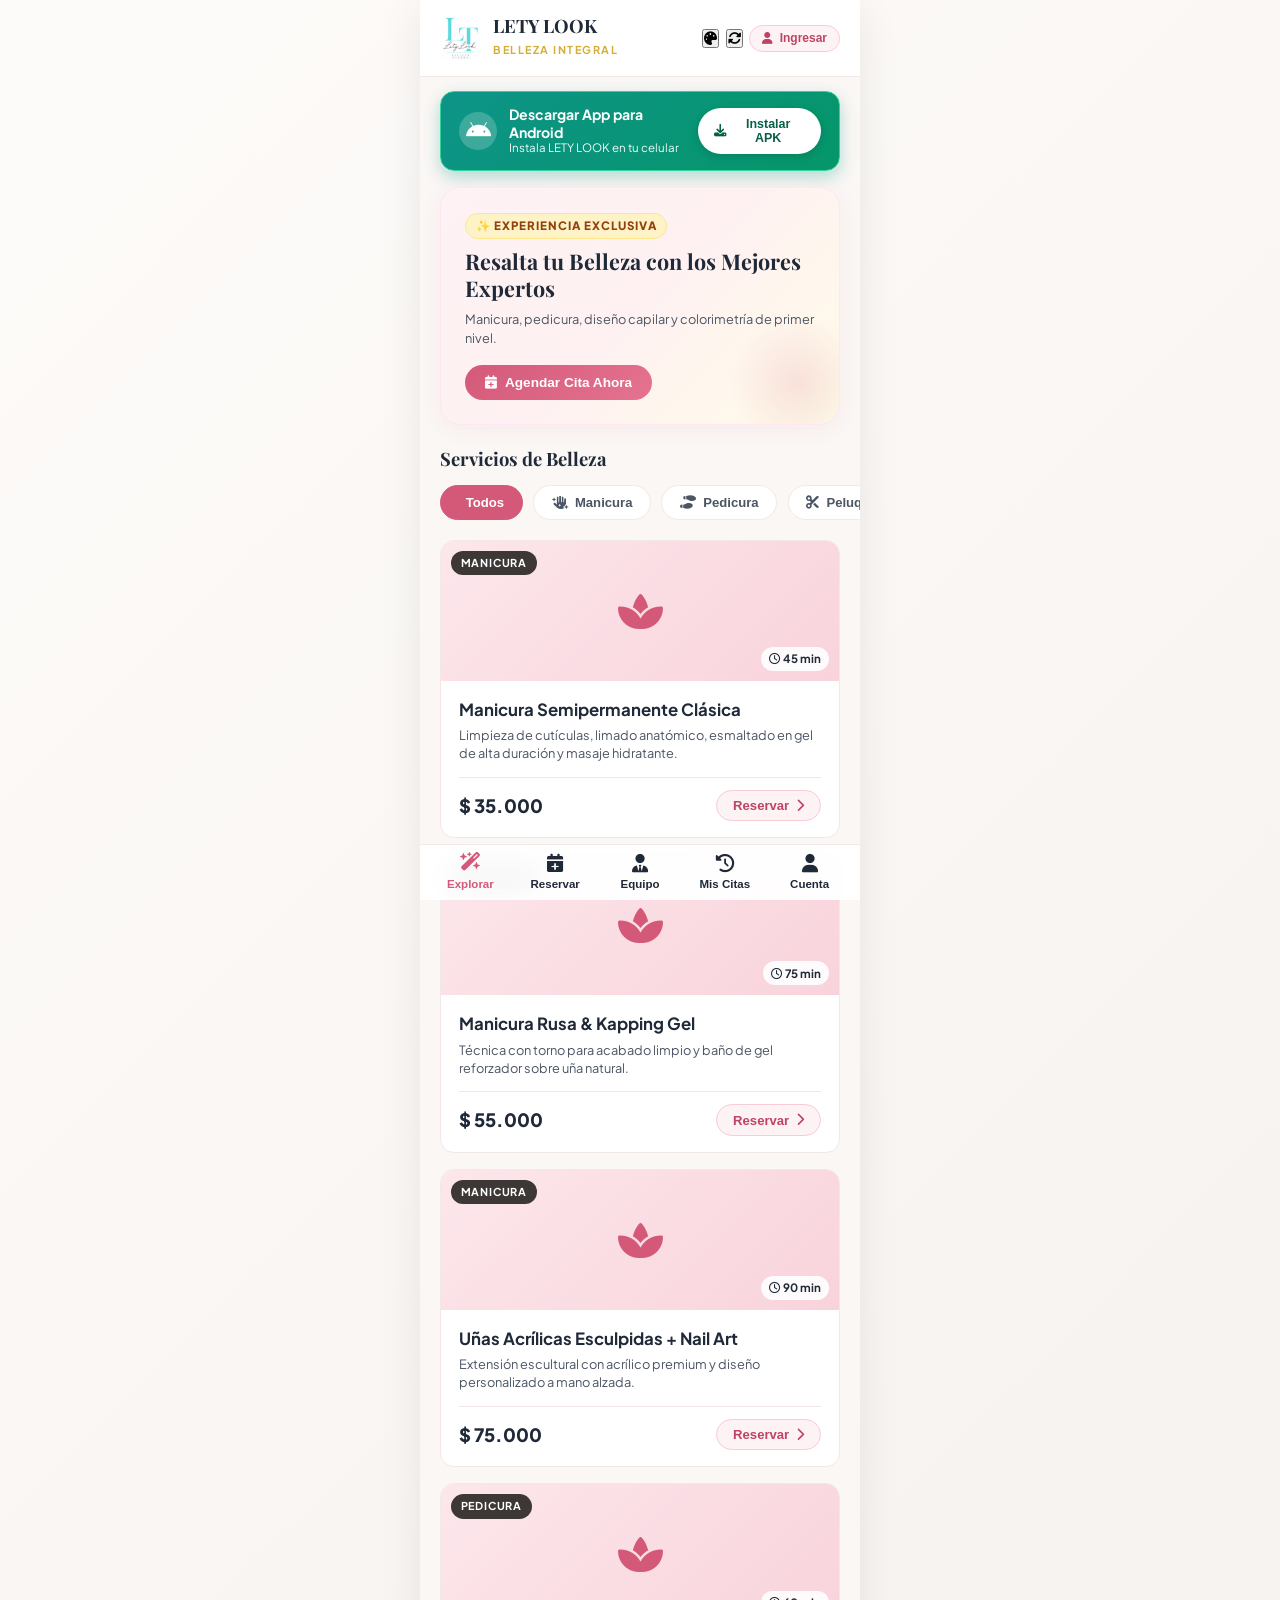
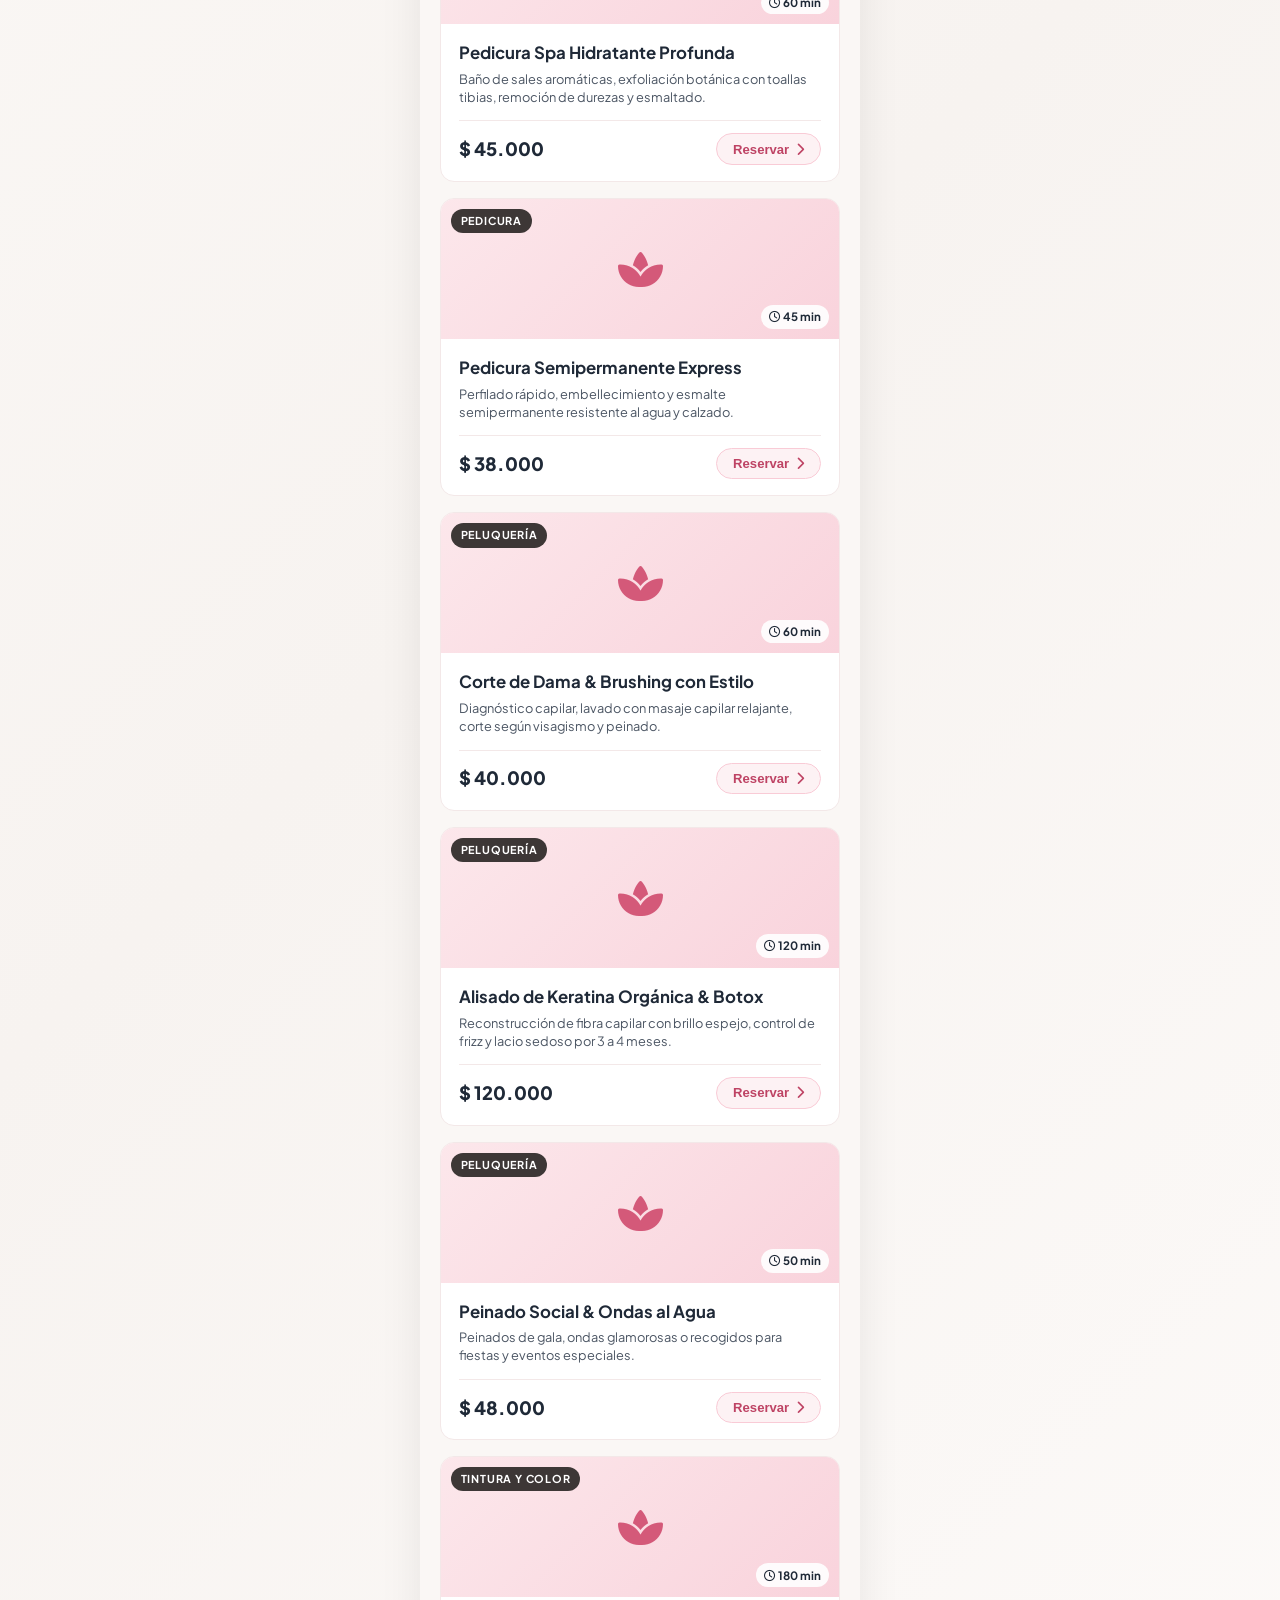
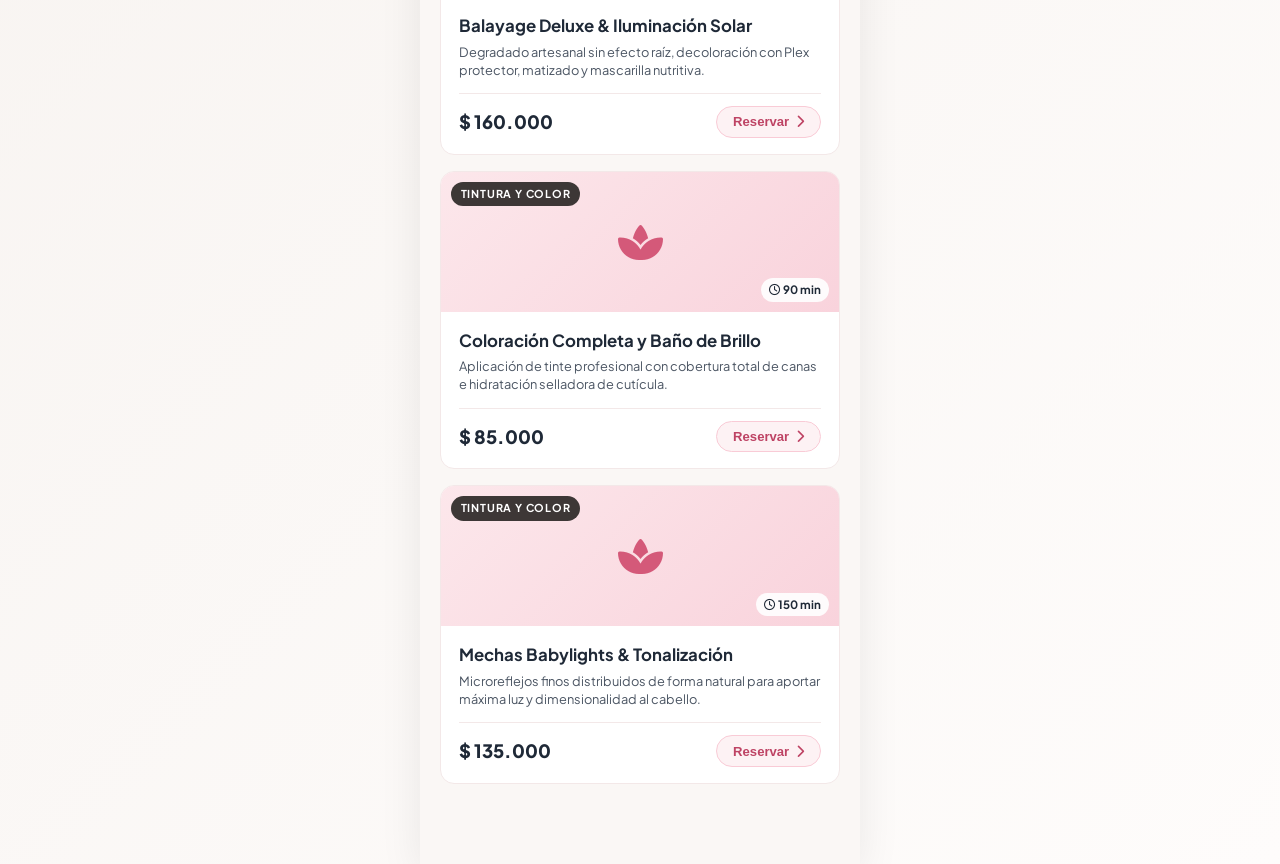
==== SPA/cliente.html @ cc2772e2 "Add files via upload" ====
<!DOCTYPE html>
<html lang="es">
<head>
    <meta charset="UTF-8">
    <meta name="viewport" content="width=device-width, initial-scale=1.0, maximum-scale=1.0, user-scalable=no">
    <title>LETY LOOK | Reserva tu Cita Online</title>
    <meta name="description" content="Agenda tu cita en LETY LOOK Spa. Especialistas en manicura rusa, pedicura spa, cortes, peinados, balayage y tinturas.">
    <meta name="theme-color" content="#d45979">
    <meta name="apple-mobile-web-app-capable" content="yes">
    <meta name="apple-mobile-web-app-status-bar-style" content="black-translucent">
    <meta name="apple-mobile-web-app-title" content="LETY LOOK">
    <link rel="icon" type="image/png" href="img/icon-192.png">
    <link rel="manifest" href="manifest.json">
    <link rel="apple-touch-icon" href="img/icon-512.png">
    
    <!-- Google Fonts -->
    <link rel="preconnect" href="https://fonts.googleapis.com">
    <link rel="preconnect" href="https://fonts.gstatic.com" crossorigin>
    <link href="https://fonts.googleapis.com/css2?family=Playfair+Display:ital,wght@0,600;0,700;1,600&family=Plus+Jakarta+Sans:wght@400;500;600;700;800&display=swap" rel="stylesheet">
    <!-- Font Awesome Icons -->
    <link rel="stylesheet" href="https://cdnjs.cloudflare.com/ajax/libs/font-awesome/6.4.0/css/all.min.css">
    <!-- Firebase SDK (Cloud Database) -->
    <script src="https://www.gstatic.com/firebasejs/9.23.0/firebase-app-compat.js"></script>
    <script src="https://www.gstatic.com/firebasejs/9.23.0/firebase-firestore-compat.js"></script>
    <script src="js/firebase-config.js?v=4.0"></script>
    <!-- Client App Stylesheet -->
    <link rel="stylesheet" href="css/client-app.css?v=7.1">
</head>
<body>
    <div class="mobile-app-container">
        <!-- Top App Bar -->
        <header class="app-header">
            <div class="header-brand">
                <img src="img/logo.png" alt="LETY LOOK Logo" style="height: 44px; width: auto; object-fit: contain; border-radius: var(--radius-sm);">
                <div class="brand-text">
                    <h1 style="font-size: 1.15rem;">LETY LOOK</h1>
                    <span>Belleza Integral</span>
                </div>
            </div>

            <div style="display:flex; align-items:center; gap:0.4rem;">
                <button id="btn-theme-switcher-client" class="header-action-btn" title="Cambiar Tema de Color" type="button">
                    <i class="fa-solid fa-palette"></i>
                </button>
                <button id="btn-force-refresh-client-app" class="header-action-btn" title="Actualizar App" type="button">
                    <i class="fa-solid fa-rotate"></i>
                </button>
                <div id="header-auth-badge">
                    <!-- Populated dynamically: User Avatar or Login Button -->
                </div>
            </div>
        </header>

        <!-- ======================================================================
             TAB 1: EXPLORE & SERVICES CATALOG
             ====================================================================== -->
        <section id="tab-explore" class="tab-content active">
            <!-- Native Android Install App Prompt Banner (Always Visible) -->
            <div id="android-install-banner" style="display:flex; margin:0.85rem 1.25rem 0.25rem; background:linear-gradient(135deg, #0d9488, #059669); color:white; border-radius:var(--radius-md); padding:0.9rem 1.15rem; align-items:center; justify-content:space-between; box-shadow:0 6px 16px rgba(13, 148, 136, 0.3); border:1px solid #34d399;">
                <div style="display:flex; align-items:center; gap:0.75rem;">
                    <div style="width:38px; height:38px; border-radius:50%; background:rgba(255,255,255,0.2); display:flex; align-items:center; justify-content:center;">
                        <i class="fa-brands fa-android" style="font-size:1.4rem; color:#fff;"></i>
                    </div>
                    <div style="font-size:0.82rem; line-height:1.25;">
                        <strong style="font-size:0.88rem;">Descargar App para Android</strong>
                        <div style="font-size:0.72rem; opacity:0.95;">Instala LETY LOOK en tu celular</div>
                    </div>
                </div>
                <button id="btn-trigger-android-install" type="button" style="background:#fff; color:#065f46; border:none; padding:0.55rem 1rem; border-radius:var(--radius-full); font-size:0.78rem; font-weight:800; cursor:pointer; box-shadow:0 2px 8px rgba(0,0,0,0.15); display:flex; align-items:center; gap:0.35rem;">
                    <i class="fa-solid fa-download"></i>
                    <span>Instalar APK</span>
                </button>
            </div>

            <!-- Hero Welcome Card -->
            <div class="client-hero-banner">
                <span class="hero-tag">✨ Experiencia Exclusiva</span>
                <h2 id="hero-greeting-title">Resalta tu Belleza con los Mejores Expertos</h2>
                <p>Manicura, pedicura, diseño capilar y colorimetría de primer nivel.</p>
                <button id="btn-hero-start-booking" class="btn-hero-book" type="button">
                    <i class="fa-solid fa-calendar-plus"></i>
                    <span>Agendar Cita Ahora</span>
                </button>
            </div>

            <!-- Categories Horizontal Selector -->
            <div class="section-title-wrap">
                <h3>Servicios de Belleza</h3>
            </div>
            <div class="category-horizontal-list" id="client-category-slider">
                <button class="cat-btn-pill active" data-cat="all"><i class="fa-solid fa-sparkles"></i> Todos</button>
                <button class="cat-btn-pill" data-cat="manicura"><i class="fa-solid fa-hand-sparkles"></i> Manicura</button>
                <button class="cat-btn-pill" data-cat="pedicura"><i class="fa-solid fa-shoe-prints"></i> Pedicura</button>
                <button class="cat-btn-pill" data-cat="peluqueria"><i class="fa-solid fa-scissors"></i> Peluquería</button>
                <button class="cat-btn-pill" data-cat="tintura"><i class="fa-solid fa-wand-magic-sparkles"></i> Tintura y Color</button>
            </div>

            <!-- Services Dynamic List -->
            <div class="services-client-list" id="client-services-list">
                <!-- Dynamically populated -->
            </div>
        </section>

        <!-- ======================================================================
             TAB 2: STEP-BY-STEP BOOKING WIZARD
             ====================================================================== -->
        <section id="tab-book" class="tab-content" style="display: none;">
            <div class="booking-wizard-container">
                <!-- Stepper Progress Header -->
                <div class="stepper-progress-bar">
                    <div class="step-circle active" id="circle-step-1">1</div>
                    <div class="step-circle" id="circle-step-2">2</div>
                    <div class="step-circle" id="circle-step-3">3</div>
                    <div class="step-circle" id="circle-step-4">4</div>
                </div>

                <!-- Step 1: Service Selection -->
                <div class="step-card active" id="wizard-step-1">
                    <h3 class="step-title">1. Elige tu Servicio</h3>
                    <p class="step-subtitle">Selecciona el tratamiento que deseas agendar hoy</p>
                    <div class="staff-selectable-list" id="wizard-services-list">
                        <!-- Populated dynamically -->
                    </div>
                </div>

                <!-- Step 2: Specialist Selection -->
                <div class="step-card" id="wizard-step-2">
                    <h3 class="step-title">2. Selecciona tu Especialista</h3>
                    <p class="step-subtitle">Profesionales disponibles para tu tratamiento</p>
                    <div class="staff-selectable-list" id="wizard-staff-list">
                        <!-- Populated dynamically -->
                    </div>
                    <div style="display:flex; gap:0.5rem; margin-top:1.25rem;">
                        <button class="btn-book-service btn-wizard-back" data-prev="1" style="flex:1; justify-content:center;">
                            <i class="fa-solid fa-arrow-left"></i> Volver
                        </button>
                    </div>
                </div>

                <!-- Step 3: Date & Time Selection -->
                <div class="step-card" id="wizard-step-3">
                    <h3 class="step-title">3. Fecha y Horario</h3>
                    <p class="step-subtitle">Elige el día y la hora que mejor se acomoden a ti</p>
                    <div class="date-slot-picker">
                        <div class="client-form-group">
                            <label for="wizard-date-input">Selecciona la Fecha:</label>
                            <input type="date" id="wizard-date-input" class="client-form-input">
                        </div>

                        <div>
                            <label style="font-size:0.82rem; font-weight:700; margin-bottom:0.5rem; display:block;">Horarios Disponibles:</label>
                            <div class="time-slots-grid" id="wizard-slots-grid">
                                <!-- Dynamic time slots -->
                            </div>
                        </div>
                    </div>
                    <div style="display:flex; gap:0.5rem; margin-top:1.25rem;">
                        <button class="btn-book-service btn-wizard-back" data-prev="2" style="flex:1; justify-content:center;">
                            <i class="fa-solid fa-arrow-left"></i> Volver
                        </button>
                    </div>
                </div>

                <!-- Step 4: Client Details & Finalize -->
                <div class="step-card" id="wizard-step-4">
                    <h3 class="step-title">4. Tus Datos de Contacto</h3>
                    <p class="step-subtitle">Para confirmar y recordarte tu turno</p>
                    <form id="wizard-confirm-form">
                        <div class="client-form-group">
                            <label for="wizard-client-name">Tu Nombre Completo *</label>
                            <input type="text" id="wizard-client-name" class="client-form-input" placeholder="Ej. Camila Morales" required>
                        </div>
                        <div class="client-form-group">
                            <label for="wizard-client-phone">Tu WhatsApp / Celular *</label>
                            <input type="tel" id="wizard-client-phone" class="client-form-input" placeholder="Ej. 310 123 4567" required>
                        </div>
                        <div class="client-form-group">
                            <label for="wizard-client-email">Correo Electrónico (Opcional)</label>
                            <input type="email" id="wizard-client-email" class="client-form-input" placeholder="correo@ejemplo.com">
                        </div>
                        <div class="client-form-group">
                            <label for="wizard-client-notes">Notas / Preferencias (Opcional)</label>
                            <input type="text" id="wizard-client-notes" class="client-form-input" placeholder="Ej. Color favorito, alergias...">
                        </div>

                        <!-- Summary preview -->
                        <div style="background:var(--bg-subtle); border-radius:var(--radius-md); padding:1rem; margin-bottom:1.25rem; font-size:0.85rem;">
                            <div style="display:flex; justify-content:space-between; margin-bottom:0.3rem;">
                                <span style="color:var(--text-secondary);">Servicio:</span>
                                <strong id="summary-service-name">--</strong>
                            </div>
                            <div style="display:flex; justify-content:space-between; margin-bottom:0.3rem;">
                                <span style="color:var(--text-secondary);">Especialista:</span>
                                <strong id="summary-staff-name">--</strong>
                            </div>
                            <div style="display:flex; justify-content:space-between; margin-bottom:0.3rem;">
                                <span style="color:var(--text-secondary);">Cita:</span>
                                <strong id="summary-datetime">--</strong>
                            </div>
                            <div style="display:flex; justify-content:space-between; border-top:1px solid var(--border-color); padding-top:0.4rem; margin-top:0.4rem;">
                                <span style="color:var(--text-secondary);">Total a Pagar:</span>
                                <strong id="summary-price" style="color:var(--primary); font-size:1rem;">--</strong>
                            </div>
                        </div>

                        <div style="display:flex; gap:0.5rem;">
                            <button type="button" class="btn-book-service btn-wizard-back" data-prev="3" style="flex:1; justify-content:center;">
                                <i class="fa-solid fa-arrow-left"></i>
                            </button>
                            <button type="submit" class="btn-hero-book" style="flex:3; justify-content:center;">
                                <span>Confirmar Reserva</span>
                                <i class="fa-solid fa-check"></i>
                            </button>
                        </div>
                    </form>
                </div>

                <!-- Step 5: Success & Digital Voucher -->
                <div class="step-card" id="wizard-step-success" style="padding:0;">
                    <div class="digital-ticket">
                        <div class="ticket-top">
                            <i class="fa-solid fa-circle-check" style="font-size:2.2rem; margin-bottom:0.4rem;"></i>
                            <h3>¡Cita Confirmada!</h3>
                            <p>Spa LETY LOOK te espera</p>
                        </div>
                        <div class="ticket-body" id="success-ticket-details">
                            <!-- Ticket details -->
                        </div>
                        <div class="ticket-actions">
                            <button id="btn-send-whatsapp-booking" class="btn-client-wa" type="button">
                                <i class="fa-brands fa-whatsapp"></i>
                                <span>Notificar al Spa (+57 3138869676)</span>
                            </button>
                            <button id="btn-send-whatsapp-staff" class="btn-client-wa" style="background:#0d9488;" type="button">
                                <i class="fa-brands fa-whatsapp"></i>
                                <span id="label-notify-staff-btn">Notificar a la Especialista</span>
                            </button>
                            <button id="btn-view-my-appointments-after-booking" class="btn-book-service" style="justify-content:center;" type="button">
                                <i class="fa-solid fa-receipt"></i> Ver en Mis Citas
                            </button>
                        </div>
                    </div>
                </div>

            </div>
        </section>

        <!-- ======================================================================
             TAB 3: SPECIALISTS DIRECTORY
             ====================================================================== -->
        <section id="tab-staff" class="tab-content" style="display: none; padding: 1.25rem;">
            <div class="section-title-wrap" style="padding:0; margin-bottom:1rem;">
                <h3>Nuestras Especialistas</h3>
            </div>
            <div class="staff-selectable-list" id="client-staff-directory">
                <!-- Dynamically populated -->
            </div>
        </section>

        <!-- ======================================================================
             TAB 4: CLIENT'S BOOKED APPOINTMENTS ("MIS CITAS")
             ====================================================================== -->
        <section id="tab-my-appointments" class="tab-content" style="display: none; padding: 1.25rem;">
            <div class="section-title-wrap" style="padding:0; margin-bottom:1rem;">
                <h3>Mis Reservas Privadas</h3>
            </div>
            <div class="client-history-list" id="client-my-appointments-list">
                <!-- Dynamically populated -->
            </div>
        </section>

        <!-- ======================================================================
             TAB 5: AUTHENTICATION & CLIENT ACCOUNT ("MI CUENTA")
             ====================================================================== -->
        <section id="tab-account" class="tab-content" style="display: none; padding: 1.25rem;">
            <!-- Not logged in: Login & Register Forms -->
            <div id="auth-unauthenticated-view">
                <div class="auth-segmented-control">
                    <button id="btn-tab-login" class="auth-tab-btn active" type="button">Iniciar Sesión</button>
                    <button id="btn-tab-register" class="auth-tab-btn" type="button">Crear Cuenta</button>
                </div>

                <div id="auth-error-box" class="auth-alert-error"></div>

                <!-- Login Form -->
                <div id="form-login-container" class="auth-card">
                    <h3 style="font-family:'Playfair Display', serif; font-size:1.3rem; margin-bottom:0.3rem;">Bienvenida de nuevo</h3>
                    <p style="font-size:0.8rem; color:var(--text-secondary); margin-bottom:1.25rem;">Accede a tu cuenta para ver tus citas y agendar al instante.</p>
                    
                    <form id="client-login-form">
                        <div class="client-form-group">
                            <label for="login-identifier">Correo o Celular</label>
                            <input type="text" id="login-identifier" class="client-form-input" placeholder="ejemplo@gmail.com o 3001234567" required>
                        </div>
                        <div class="client-form-group">
                            <label for="login-password">Contraseña</label>
                            <input type="password" id="login-password" class="client-form-input" placeholder="Tu contraseña" required>
                        </div>
                        <button type="submit" class="btn-hero-book" style="width:100%; justify-content:center; margin-top:0.5rem; padding:0.8rem;">
                            <span>Ingresar</span>
                            <i class="fa-solid fa-arrow-right-to-bracket"></i>
                        </button>
                    </form>
                </div>

                <!-- Register Form -->
                <div id="form-register-container" class="auth-card" style="display: none;">
                    <h3 style="font-family:'Playfair Display', serif; font-size:1.3rem; margin-bottom:0.3rem;">Crear mi Cuenta</h3>
                    <p style="font-size:0.8rem; color:var(--text-secondary); margin-bottom:1.25rem;">Disfruta de atención personalizada y reserva en segundos.</p>
                    
                    <form id="client-register-form">
                        <div class="client-form-group">
                            <label for="reg-name">Nombre Completo *</label>
                            <input type="text" id="reg-name" class="client-form-input" placeholder="Ej. Camila Morales" required>
                        </div>
                        <div class="client-form-group">
                            <label for="reg-phone">WhatsApp / Celular *</label>
                            <input type="tel" id="reg-phone" class="client-form-input" placeholder="Ej. 310 123 4567" required>
                        </div>
                        <div class="client-form-group">
                            <label for="reg-email">Correo Electrónico *</label>
                            <input type="email" id="reg-email" class="client-form-input" placeholder="ejemplo@gmail.com" required>
                        </div>
                        <div class="client-form-group">
                            <label for="reg-password">Contraseña *</label>
                            <input type="password" id="reg-password" class="client-form-input" placeholder="Mínimo 4 caracteres" required>
                        </div>
                        <div class="client-form-group">
                            <label for="reg-avatar-file">Foto de Perfil (Opcional)</label>
                            <div style="display:flex; align-items:center; gap:0.75rem;">
                                <img id="reg-avatar-preview" src="https://ui-avatars.com/api/?name=User&background=d45979&color=fff" alt="Preview" style="width:42px; height:42px; border-radius:50%; object-fit:cover; border:2px solid var(--primary-light);">
                                <input type="file" id="reg-avatar-file" class="client-form-input" accept="image/*" style="padding:0.4rem; font-size:0.75rem;">
                            </div>
                        </div>
                        <button type="submit" class="btn-hero-book" style="width:100%; justify-content:center; margin-top:0.5rem; padding:0.8rem;">
                            <span>Registrarme y Acceder</span>
                            <i class="fa-solid fa-user-check"></i>
                        </button>
                    </form>
                </div>
            </div>

            <!-- Logged in: Profile Card & Logout -->
            <div id="auth-authenticated-view" style="display: none;">
                <div class="profile-card">
                    <div class="avatar-upload-wrapper">
                        <img id="profile-avatar-display" src="" alt="Avatar" class="profile-avatar-large">
                        <label for="client-avatar-file-input" class="avatar-upload-btn" title="Cambiar Foto de Perfil">
                            <i class="fa-solid fa-camera"></i>
                        </label>
                        <input type="file" id="client-avatar-file-input" accept="image/*" style="display:none;">
                    </div>
                    <h3 id="profile-name-display" class="profile-name">Cliente</h3>
                    <span class="profile-badge">Cliente VIP Lety Look</span>

                    <div class="profile-info-list">
                        <div class="profile-info-row">
                            <span style="color:var(--text-secondary);"><i class="fa-regular fa-envelope"></i> Correo:</span>
                            <strong id="profile-email-display">--</strong>
                        </div>
                        <div class="profile-info-row">
                            <span style="color:var(--text-secondary);"><i class="fa-brands fa-whatsapp"></i> Celular:</span>
                            <strong id="profile-phone-display">--</strong>
                        </div>
                        <div class="profile-info-row">
                            <span style="color:var(--text-secondary);"><i class="fa-solid fa-calendar-check"></i> Total Citas:</span>
                            <strong id="profile-total-appointments">0</strong>
                        </div>
                    </div>
                </div>

                <div style="display:flex; flex-direction:column; gap:0.75rem;">
                    <button id="btn-profile-install-apk" class="btn-book-service" style="justify-content:center; padding:0.75rem; background:#0d9488; color:#fff; border-color:#0d9488;">
                        <i class="fa-brands fa-android"></i> <span>Descargar App Android (APK)</span>
                    </button>
                    <button id="btn-profile-go-to-appointments" class="btn-book-service" style="justify-content:center; padding:0.75rem;">
                        <i class="fa-solid fa-clock-rotate-left"></i> Ver Mis Citas Reservadas
                    </button>
                    <button id="btn-client-logout" class="btn-book-service" style="justify-content:center; padding:0.75rem; background:#fee2e2; border-color:#fca5a5; color:#991b1b;">
                        <i class="fa-solid fa-arrow-right-from-bracket"></i> Cerrar Sesión
                    </button>
                </div>
            </div>
        </section>

        <!-- Android APK Install Guide Modal -->
        <div id="modal-apk-instructions" class="client-modal" style="display:none; position:fixed; inset:0; background:rgba(0,0,0,0.6); z-index:9999; align-items:center; justify-content:center; padding:1.25rem;">
            <div style="background:#fff; border-radius:var(--radius-lg); padding:1.5rem; max-width:380px; width:100%; box-shadow:0 10px 30px rgba(0,0,0,0.3); text-align:center;">
                <div style="width:54px; height:54px; border-radius:50%; background:#dcfce7; color:#15803d; display:flex; align-items:center; justify-content:center; font-size:1.8rem; margin:0 auto 1rem;">
                    <i class="fa-brands fa-android"></i>
                </div>
                <h3 style="font-size:1.2rem; margin-bottom:0.5rem; color:var(--text-main);">Instalar App en Android</h3>
                <p style="font-size:0.85rem; color:var(--text-secondary); line-height:1.4; margin-bottom:1.25rem;">
                    Para instalar la app de <strong>LETY LOOK</strong> directamente en tu celular como APK:
                </p>
                <div style="text-align:left; background:var(--bg-subtle); padding:0.85rem 1rem; border-radius:var(--radius-md); font-size:0.82rem; color:var(--text-secondary); margin-bottom:1.25rem; display:flex; flex-direction:column; gap:0.5rem;">
                    <div><strong>1.</strong> Toca los <strong>3 puntos (⋮)</strong> en la esquina superior derecha de tu navegador Chrome.</div>
                    <div><strong>2.</strong> Selecciona <strong>"Instalar aplicación"</strong> o <strong>"Agregar a pantalla principal"</strong>.</div>
                    <div><strong>3.</strong> ¡Listo! Se abrirá como App nativa en tu teléfono.</div>
                </div>
                <button id="btn-close-apk-modal" type="button" class="btn-hero-book" style="width:100%; justify-content:center; padding:0.75rem;">
                    Entendido
                </button>
            </div>
        </div>

        <!-- ======================================================================
             BOTTOM APP NAVIGATION BAR
             ====================================================================== -->
        <nav class="app-bottom-nav">
            <button class="nav-tab-btn active" data-target="tab-explore">
                <i class="fa-solid fa-wand-magic-sparkles"></i>
                <span>Explorar</span>
            </button>
            <button class="nav-tab-btn" data-target="tab-book">
                <i class="fa-solid fa-calendar-plus"></i>
                <span>Reservar</span>
            </button>
            <button class="nav-tab-btn" data-target="tab-staff">
                <i class="fa-solid fa-user-tie"></i>
                <span>Equipo</span>
            </button>
            <button class="nav-tab-btn" data-target="tab-my-appointments">
                <i class="fa-solid fa-clock-rotate-left"></i>
                <span>Mis Citas</span>
            </button>
            <button class="nav-tab-btn" data-target="tab-account">
                <i class="fa-solid fa-user"></i>
                <span id="nav-account-label">Cuenta</span>
            </button>
        </nav>
    </div>

    <!-- Scripts -->
    <script src="js/data.js?v=7.0"></script>
    <script src="js/client-app.js?v=7.0"></script>
</body>
</html>
---- SPA/css/client-app.css ----
/* ==========================================================================
   LETY LOOK - Mobile Client Web App Stylesheet
   Luxury Aesthetic, Mobile-First Native Experience & Authentication
   ========================================================================== */

@import url('https://fonts.googleapis.com/css2?family=Playfair+Display:ital,wght@0,400;0,600;0,700;0,800;1,400&family=Plus+Jakarta+Sans:wght@300;400;500;600;700;800&display=swap');

:root {
    --primary: #d45979;
    --primary-dark: #be4364;
    --primary-light: #fdf2f4;
    --secondary: #d4af37;
    --secondary-dark: #b89728;
    --secondary-light: #fefce8;
    --accent: #10b981;
    --bg-main: #fcf9f9;
    --bg-card: #ffffff;
    --bg-subtle: #faf5f5;
    --text-main: #1f2937;
    --text-secondary: #4b5563;
    --text-muted: #9ca3af;
    --border-color: #f3e8e8;
    --gold: #d4af37;
    --radius-sm: 8px;
    --radius-md: 14px;
    --radius-lg: 20px;
    --radius-full: 9999px;
    --transition: all 0.25s cubic-bezier(0.16, 1, 0.3, 1);
}

/* 🎃 Halloween Spooky Theme for Client App */
[data-theme="halloween"] {
    --primary: #ff7518;
    --primary-dark: #e65c00;
    --primary-light: #2b1836;
    --secondary: #a855f7;
    --secondary-dark: #9333ea;
    --secondary-light: #3b1d54;
    --accent: #22c55e;
    --bg-main: #0d0914;
    --bg-card: #1c152b;
    --bg-subtle: #241b37;
    --text-main: #fdf4ff;
    --text-secondary: #d8b4e2;
    --text-muted: #9d8ba9;
    --border-color: #38294f;
    --gold: #fbbf24;
}

[data-theme="halloween"] body {
    background: linear-gradient(rgba(13, 9, 20, 0.65), rgba(13, 9, 20, 0.75)), url('../img/halloween-bg.jpg') center center / cover no-repeat fixed #09060f;
    color: var(--text-main);
}

[data-theme="halloween"] .mobile-app-container {
    background-color: rgba(13, 9, 20, 0.88);
    backdrop-filter: blur(14px);
    -webkit-backdrop-filter: blur(14px);
    box-shadow: 0 10px 40px rgba(0, 0, 0, 0.75);
    border-left: 1px solid rgba(168, 85, 247, 0.2);
    border-right: 1px solid rgba(168, 85, 247, 0.2);
}

[data-theme="halloween"] .app-header {
    background: rgba(22, 16, 34, 0.92);
    backdrop-filter: blur(14px);
    -webkit-backdrop-filter: blur(14px);
    border-bottom-color: var(--border-color);
}

[data-theme="halloween"] .brand-text h1 {
    color: var(--text-main);
}

[data-theme="halloween"] .client-hero-banner {
    background: linear-gradient(135deg, #2b1836 0%, #1e1327 50%, #371842 100%);
    border-color: #552766;
    box-shadow: 0 6px 25px rgba(255, 117, 24, 0.15);
}

[data-theme="halloween"] .client-hero-banner h2 {
    color: #fdf4ff;
}

[data-theme="halloween"] .client-hero-banner p {
    color: #d8b4e2;
}

[data-theme="halloween"] .hero-tag {
    background: #ff7518;
    color: #0d0914;
    border-color: #ff9142;
}

[data-theme="halloween"] .service-card,
[data-theme="halloween"] .step-card,
[data-theme="halloween"] .client-history-card,
[data-theme="halloween"] .staff-select-card {
    background: var(--bg-card);
    border-color: var(--border-color);
}

[data-theme="halloween"] .staff-select-card.selected {
    border-color: var(--primary);
    background: var(--primary-light);
}

[data-theme="halloween"] .app-bottom-nav {
    background: rgba(22, 16, 34, 0.95);
    border-top-color: var(--border-color);
}

[data-theme="halloween"] .nav-tab-btn {
    color: var(--text-muted);
}

[data-theme="halloween"] .nav-tab-btn.active {
    color: var(--primary);
}

[data-theme="halloween"] .btn-hero-book,
[data-theme="halloween"] .btn-primary {
    background: linear-gradient(135deg, #ff7518, #9333ea);
    box-shadow: 0 4px 15px rgba(255, 117, 24, 0.35);
}

[data-theme="halloween"] .header-action-btn {
    background: var(--bg-subtle);
    border-color: var(--border-color);
    color: var(--primary);
}

[data-theme="halloween"] input,
[data-theme="halloween"] select,
[data-theme="halloween"] textarea {
    background: #110b1a;
    border-color: var(--border-color);
    color: var(--text-main);
}

* {
    box-sizing: border-box;
    margin: 0;
    padding: 0;
    -webkit-tap-highlight-color: transparent;
}

body {
    font-family: 'Plus Jakarta Sans', sans-serif;
    background: linear-gradient(135deg, #fdfbf9 0%, #f7f3f0 50%, #fefcfb 100%);
    background-color: #f7f3f0;
    color: var(--text-main, #1f2937);
    line-height: 1.5;
    display: flex;
    justify-content: center;
    min-height: 100vh;
}

/* Phone Container Frame */
.mobile-app-container {
    width: 100%;
    max-width: 440px;
    background-color: #faf7f5;
    min-height: 100vh;
    display: flex;
    flex-direction: column;
    position: relative;
    box-shadow: 0 10px 40px rgba(0, 0, 0, 0.08);
    overflow-x: hidden;
    padding-bottom: 80px; /* Space for bottom nav */
}

/* App Header */
.app-header {
    background: #ffffff;
    padding: 1rem 1.25rem;
    position: sticky;
    top: 0;
    z-index: 100;
    border-bottom: 1px solid var(--border-color);
    display: flex;
    align-items: center;
    justify-content: space-between;
}

.header-brand {
    display: flex;
    align-items: center;
    gap: 0.75rem;
}

.brand-badge {
    width: 38px;
    height: 38px;
    background: linear-gradient(135deg, var(--primary), #e57390);
    color: white;
    border-radius: var(--radius-sm);
    display: flex;
    align-items: center;
    justify-content: center;
    font-size: 1.1rem;
    box-shadow: var(--shadow-fab);
}

.brand-text h1 {
    font-family: 'Playfair Display', serif;
    font-size: 1.2rem;
    font-weight: 700;
    color: var(--text-primary);
    line-height: 1.1;
}

.brand-text span {
    font-size: 0.68rem;
    color: var(--gold);
    font-weight: 700;
    letter-spacing: 1.5px;
    text-transform: uppercase;
}

.header-user-profile-btn {
    display: flex;
    align-items: center;
    gap: 0.5rem;
    background: var(--bg-subtle);
    border: 1px solid var(--border-color);
    padding: 0.35rem 0.65rem 0.35rem 0.4rem;
    border-radius: var(--radius-full);
    cursor: pointer;
    transition: var(--transition);
}

.header-user-avatar {
    width: 28px;
    height: 28px;
    border-radius: var(--radius-full);
    object-fit: cover;
}

.header-user-name {
    font-size: 0.75rem;
    font-weight: 700;
    color: var(--text-primary);
    max-width: 90px;
    white-space: nowrap;
    overflow: hidden;
    text-overflow: ellipsis;
}

/* Hero Banner (Luminous Light Luxury) */
.client-hero-banner {
    background: linear-gradient(135deg, #fdf2f4 0%, #fff1f2 50%, #fefce8 100%);
    color: var(--text-main, #1f2937);
    margin: 1rem 1.25rem;
    padding: 1.5rem;
    border-radius: var(--radius-lg);
    position: relative;
    overflow: hidden;
    box-shadow: 0 4px 20px rgba(212, 89, 121, 0.08);
    border: 1px solid #fce7f3;
}

.client-hero-banner::after {
    content: '';
    position: absolute;
    right: -30px;
    bottom: -30px;
    width: 140px;
    height: 140px;
    border-radius: 50%;
    background: radial-gradient(circle, rgba(212, 89, 121, 0.15) 0%, rgba(212, 89, 121, 0) 70%);
}

.hero-tag {
    display: inline-block;
    background: #fef3c7;
    color: #92400e;
    border: 1px solid #fde68a;
    font-size: 0.72rem;
    font-weight: 800;
    padding: 0.2rem 0.6rem;
    border-radius: var(--radius-full);
    text-transform: uppercase;
    letter-spacing: 1px;
    margin-bottom: 0.6rem;
}

.client-hero-banner h2 {
    font-family: 'Playfair Display', serif;
    font-size: 1.35rem;
    line-height: 1.25;
    margin-bottom: 0.5rem;
    color: #1f2937;
}

.client-hero-banner p {
    font-size: 0.8rem;
    color: #4b5563;
    margin-bottom: 1rem;
}

.btn-hero-book {
    background: linear-gradient(135deg, var(--primary), #e57390);
    color: white;
    border: none;
    padding: 0.65rem 1.25rem;
    border-radius: var(--radius-full);
    font-size: 0.85rem;
    font-weight: 700;
    display: inline-flex;
    align-items: center;
    gap: 0.5rem;
    box-shadow: var(--shadow-fab);
    cursor: pointer;
    transition: var(--transition);
}

.btn-hero-book:hover {
    transform: translateY(-2px);
}

/* Category Slider */
.section-title-wrap {
    display: flex;
    justify-content: space-between;
    align-items: baseline;
    padding: 0 1.25rem;
    margin-top: 1.25rem;
    margin-bottom: 0.75rem;
}

.section-title-wrap h3 {
    font-family: 'Playfair Display', serif;
    font-size: 1.15rem;
    font-weight: 700;
}

.category-horizontal-list {
    display: flex;
    gap: 0.65rem;
    padding: 0 1.25rem;
    overflow-x: auto;
    scrollbar-width: none;
    margin-bottom: 1.25rem;
}

.category-horizontal-list::-webkit-scrollbar {
    display: none;
}

.cat-btn-pill {
    flex: 0 0 auto;
    padding: 0.55rem 1.1rem;
    background: var(--bg-card);
    border: 1px solid var(--border-color);
    border-radius: var(--radius-full);
    font-size: 0.82rem;
    font-weight: 600;
    color: var(--text-secondary);
    display: flex;
    align-items: center;
    gap: 0.45rem;
    cursor: pointer;
    transition: var(--transition);
}

.cat-btn-pill.active {
    background: var(--primary);
    border-color: var(--primary);
    color: white;
    box-shadow: var(--shadow-fab);
}

/* Client Service Cards */
.services-client-list {
    display: flex;
    flex-direction: column;
    gap: 1rem;
    padding: 0 1.25rem;
}

.client-srv-card {
    background: var(--bg-card);
    border: 1px solid var(--border-color);
    border-radius: var(--radius-md);
    overflow: hidden;
    box-shadow: var(--shadow-soft);
    display: flex;
    flex-direction: column;
    transition: var(--transition);
}

.client-srv-card:active {
    transform: scale(0.98);
}

.client-srv-img-wrap {
    height: 140px;
    width: 100%;
    position: relative;
    background: var(--bg-subtle);
}

.client-srv-img-wrap img {
    width: 100%;
    height: 100%;
    object-fit: cover;
}

.client-srv-category-tag {
    position: absolute;
    top: 10px;
    left: 10px;
    background: rgba(28, 25, 23, 0.85);
    backdrop-filter: blur(4px);
    color: #fff;
    font-size: 0.68rem;
    font-weight: 700;
    text-transform: uppercase;
    letter-spacing: 0.8px;
    padding: 0.25rem 0.6rem;
    border-radius: var(--radius-full);
}

.client-srv-duration-tag {
    position: absolute;
    bottom: 10px;
    right: 10px;
    background: rgba(255, 255, 255, 0.9);
    color: var(--text-primary);
    font-size: 0.72rem;
    font-weight: 700;
    padding: 0.2rem 0.5rem;
    border-radius: var(--radius-full);
}

.client-srv-content {
    padding: 1rem 1.15rem;
    display: flex;
    flex-direction: column;
}

.client-srv-title {
    font-size: 1.05rem;
    font-weight: 700;
    margin-bottom: 0.35rem;
}

.client-srv-desc {
    font-size: 0.8rem;
    color: var(--text-secondary);
    margin-bottom: 0.85rem;
    line-height: 1.4;
}

.client-srv-footer {
    display: flex;
    align-items: center;
    justify-content: space-between;
    padding-top: 0.75rem;
    border-top: 1px solid var(--border-color);
}

.client-srv-price {
    font-size: 1.15rem;
    font-weight: 800;
    color: var(--text-primary);
}

.btn-book-service {
    background: var(--primary-light);
    color: var(--primary-dark);
    border: 1px solid #f9cbd6;
    padding: 0.45rem 1rem;
    border-radius: var(--radius-full);
    font-size: 0.82rem;
    font-weight: 700;
    cursor: pointer;
    transition: var(--transition);
    display: flex;
    align-items: center;
    gap: 0.4rem;
}

.btn-book-service:hover {
    background: var(--primary);
    color: white;
    border-color: var(--primary);
}

/* ==========================================================================
   AUTHENTICATION & PROFILE STYLES
   ========================================================================== */
.auth-segmented-control {
    display: flex;
    background: var(--bg-subtle);
    padding: 0.3rem;
    border-radius: var(--radius-full);
    margin-bottom: 1.5rem;
    border: 1px solid var(--border-color);
}

.auth-tab-btn {
    flex: 1;
    padding: 0.6rem;
    border-radius: var(--radius-full);
    background: transparent;
    border: none;
    font-size: 0.88rem;
    font-weight: 700;
    color: var(--text-secondary);
    cursor: pointer;
    transition: var(--transition);
}

.auth-tab-btn.active {
    background: var(--primary);
    color: white;
    box-shadow: var(--shadow-fab);
}

.auth-card {
    background: var(--bg-card);
    border-radius: var(--radius-lg);
    border: 1px solid var(--border-color);
    padding: 1.75rem 1.5rem;
    box-shadow: var(--shadow-card);
}

.auth-alert-error {
    background: #fef2f2;
    color: #991b1b;
    border: 1px solid #fecaca;
    padding: 0.75rem 1rem;
    border-radius: var(--radius-sm);
    font-size: 0.82rem;
    margin-bottom: 1.25rem;
    display: none;
}

.profile-card {
    background: var(--bg-card);
    border-radius: var(--radius-lg);
    border: 1px solid var(--border-color);
    padding: 1.75rem 1.5rem;
    box-shadow: var(--shadow-card);
    text-align: center;
    margin-bottom: 1.25rem;
}

.profile-avatar-large {
    width: 80px;
    height: 80px;
    border-radius: var(--radius-full);
    object-fit: cover;
    border: 3px solid var(--primary-light);
    box-shadow: var(--shadow-soft);
    margin: 0 auto 0.75rem;
}

.profile-name {
    font-family: 'Playfair Display', serif;
    font-size: 1.35rem;
    font-weight: 700;
}

.profile-badge {
    display: inline-block;
    background: var(--gold-light);
    color: var(--gold);
    border: 1px solid #fae8b6;
    padding: 0.2rem 0.75rem;
    border-radius: var(--radius-full);
    font-size: 0.72rem;
    font-weight: 700;
    text-transform: uppercase;
    letter-spacing: 0.5px;
    margin-top: 0.3rem;
}

.profile-info-list {
    display: flex;
    flex-direction: column;
    gap: 0.75rem;
    text-align: left;
    margin-top: 1.5rem;
    padding-top: 1.25rem;
    border-top: 1px solid var(--border-color);
    font-size: 0.85rem;
}

.profile-info-row {
    display: flex;
    justify-content: space-between;
}

/* ==========================================================================
   BOOKING STEPPER / WIZARD IN CLIENT APP
   ========================================================================== */
.booking-wizard-container {
    padding: 1.25rem;
}

.stepper-progress-bar {
    display: flex;
    align-items: center;
    justify-content: space-between;
    margin-bottom: 1.5rem;
    position: relative;
}

.step-circle {
    width: 32px;
    height: 32px;
    border-radius: var(--radius-full);
    background: var(--bg-card);
    border: 2px solid var(--border-color);
    display: flex;
    align-items: center;
    justify-content: center;
    font-size: 0.82rem;
    font-weight: 700;
    color: var(--text-light);
    z-index: 2;
}

.step-circle.active {
    background: var(--primary);
    border-color: var(--primary);
    color: white;
    box-shadow: var(--shadow-fab);
}

.step-circle.completed {
    background: var(--emerald);
    border-color: var(--emerald);
    color: white;
}

.step-card {
    background: var(--bg-card);
    border-radius: var(--radius-lg);
    border: 1px solid var(--border-color);
    padding: 1.5rem;
    box-shadow: var(--shadow-card);
    display: none;
    animation: fadeInStep 0.25s ease;
}

.step-card.active {
    display: block;
}

@keyframes fadeInStep {
    from { opacity: 0; transform: translateY(6px); }
    to { opacity: 1; transform: translateY(0); }
}

.step-title {
    font-family: 'Playfair Display', serif;
    font-size: 1.25rem;
    font-weight: 700;
    margin-bottom: 0.25rem;
}

.step-subtitle {
    font-size: 0.8rem;
    color: var(--text-secondary);
    margin-bottom: 1.25rem;
}

/* Staff selection cards */
.staff-selectable-list {
    display: flex;
    flex-direction: column;
    gap: 0.75rem;
}

.staff-select-card {
    border: 2px solid var(--border-color);
    border-radius: var(--radius-md);
    padding: 0.85rem 1rem;
    display: flex;
    align-items: center;
    gap: 0.85rem;
    cursor: pointer;
    transition: var(--transition);
}

.staff-select-card.selected {
    border-color: var(--primary);
    background: var(--primary-light);
}

.staff-select-avatar {
    width: 46px;
    height: 46px;
    border-radius: var(--radius-full);
    object-fit: cover;
}

.staff-select-info h4 {
    font-size: 0.92rem;
    font-weight: 700;
}

.staff-select-info p {
    font-size: 0.75rem;
    color: var(--gold);
    font-weight: 600;
}

/* Date & Time Slot Grid */
.date-slot-picker {
    display: flex;
    flex-direction: column;
    gap: 1.25rem;
}

.time-slots-grid {
    display: grid;
    grid-template-columns: repeat(3, 1fr);
    gap: 0.6rem;
    max-height: 220px;
    overflow-y: auto;
}

.client-slot-btn {
    padding: 0.65rem 0.4rem;
    background: var(--bg-subtle);
    border: 1px solid var(--border-color);
    border-radius: var(--radius-sm);
    font-size: 0.82rem;
    font-weight: 700;
    text-align: center;
    cursor: pointer;
    transition: var(--transition);
}

.client-slot-btn:hover:not(:disabled) {
    background: #fff;
    border-color: var(--primary);
    color: var(--primary);
}

.client-slot-btn.selected {
    background: var(--primary);
    border-color: var(--primary);
    color: white;
    box-shadow: var(--shadow-fab);
}

.client-slot-btn:disabled {
    opacity: 0.35;
    cursor: not-allowed;
    background: #e2deda;
    text-decoration: line-through;
}

/* Client Input Form */
.client-form-group {
    display: flex;
    flex-direction: column;
    gap: 0.4rem;
    margin-bottom: 1rem;
}

.client-form-group label {
    font-size: 0.82rem;
    font-weight: 700;
    color: var(--text-primary);
}

.client-form-input {
    width: 100%;
    padding: 0.8rem 1rem;
    border-radius: var(--radius-md);
    border: 1px solid var(--border-color);
    background: var(--bg-app);
    font-size: 0.9rem;
    color: var(--text-primary);
    font-family: inherit;
}

.client-form-input:focus {
    background: #fff;
    border-color: var(--primary);
    outline: none;
    box-shadow: 0 0 0 3px rgba(212, 89, 121, 0.12);
}

/* Digital Voucher / Ticket */
.digital-ticket {
    background: #ffffff;
    border-radius: var(--radius-lg);
    border: 1px solid var(--border-color);
    box-shadow: var(--shadow-card);
    overflow: hidden;
    margin-top: 1rem;
    position: relative;
}

.ticket-top {
    background: linear-gradient(135deg, var(--primary), #d84b70);
    color: white;
    padding: 1.5rem 1.25rem;
    text-align: center;
}

.ticket-top h3 {
    font-family: 'Playfair Display', serif;
    font-size: 1.4rem;
    margin-bottom: 0.2rem;
}

.ticket-top p {
    font-size: 0.78rem;
    letter-spacing: 1px;
    text-transform: uppercase;
    color: #fde8ed;
}

.ticket-body {
    padding: 1.5rem 1.25rem;
    display: flex;
    flex-direction: column;
    gap: 0.85rem;
    font-size: 0.88rem;
}

.ticket-row {
    display: flex;
    justify-content: space-between;
    border-bottom: 1px dashed var(--border-color);
    padding-bottom: 0.5rem;
}

.ticket-label {
    color: var(--text-secondary);
}

.ticket-val {
    font-weight: 700;
    text-align: right;
}

.ticket-actions {
    padding: 1.25rem;
    background: var(--bg-subtle);
    display: flex;
    flex-direction: column;
    gap: 0.75rem;
}

.btn-client-wa {
    background: #25d366;
    color: white;
    border: none;
    padding: 0.85rem;
    border-radius: var(--radius-md);
    font-weight: 700;
    font-size: 0.95rem;
    display: flex;
    align-items: center;
    justify-content: center;
    gap: 0.5rem;
    cursor: pointer;
    box-shadow: 0 6px 18px rgba(37, 211, 102, 0.35);
    transition: var(--transition);
}

.btn-client-wa:hover {
    background: #1eb857;
    transform: translateY(-2px);
}

/* ==========================================================================
   MIS CITAS SECTION (CLIENT HISTORY)
   ========================================================================== */
.client-history-list {
    display: flex;
    flex-direction: column;
    gap: 1rem;
    padding: 0 1.25rem;
}

.client-history-card {
    background: var(--bg-card);
    border: 1px solid var(--border-color);
    border-radius: var(--radius-md);
    padding: 1.25rem;
    box-shadow: var(--shadow-soft);
    display: flex;
    flex-direction: column;
    gap: 0.6rem;
}

.history-card-header {
    display: flex;
    justify-content: space-between;
    align-items: center;
}

.history-status-badge {
    font-size: 0.72rem;
    font-weight: 700;
    text-transform: uppercase;
    padding: 0.2rem 0.6rem;
    border-radius: var(--radius-full);
}

/* ==========================================================================
   BOTTOM APP NAVIGATION BAR
   ========================================================================== */
.app-bottom-nav {
    position: fixed;
    bottom: 0;
    left: 50%;
    transform: translateX(-50%);
    width: 100%;
    max-width: 440px;
    background: rgba(255, 255, 255, 0.95);
    backdrop-filter: blur(12px);
    -webkit-backdrop-filter: blur(12px);
    border-top: 1px solid var(--border-color);
    display: flex;
    justify-content: space-around;
    padding: 0.65rem 0.5rem;
    z-index: 999;
}

.nav-tab-btn {
    background: none;
    border: none;
    display: flex;
    flex-direction: column;
    align-items: center;
    gap: 0.25rem;
    color: var(--text-light);
    font-size: 0.72rem;
    font-weight: 600;
    cursor: pointer;
    flex: 1;
    transition: var(--transition);
}

.nav-tab-btn i {
    font-size: 1.15rem;
}

.nav-tab-btn.active {
    color: var(--primary);
}

.nav-tab-btn.active i {
    transform: translateY(-2px);
}
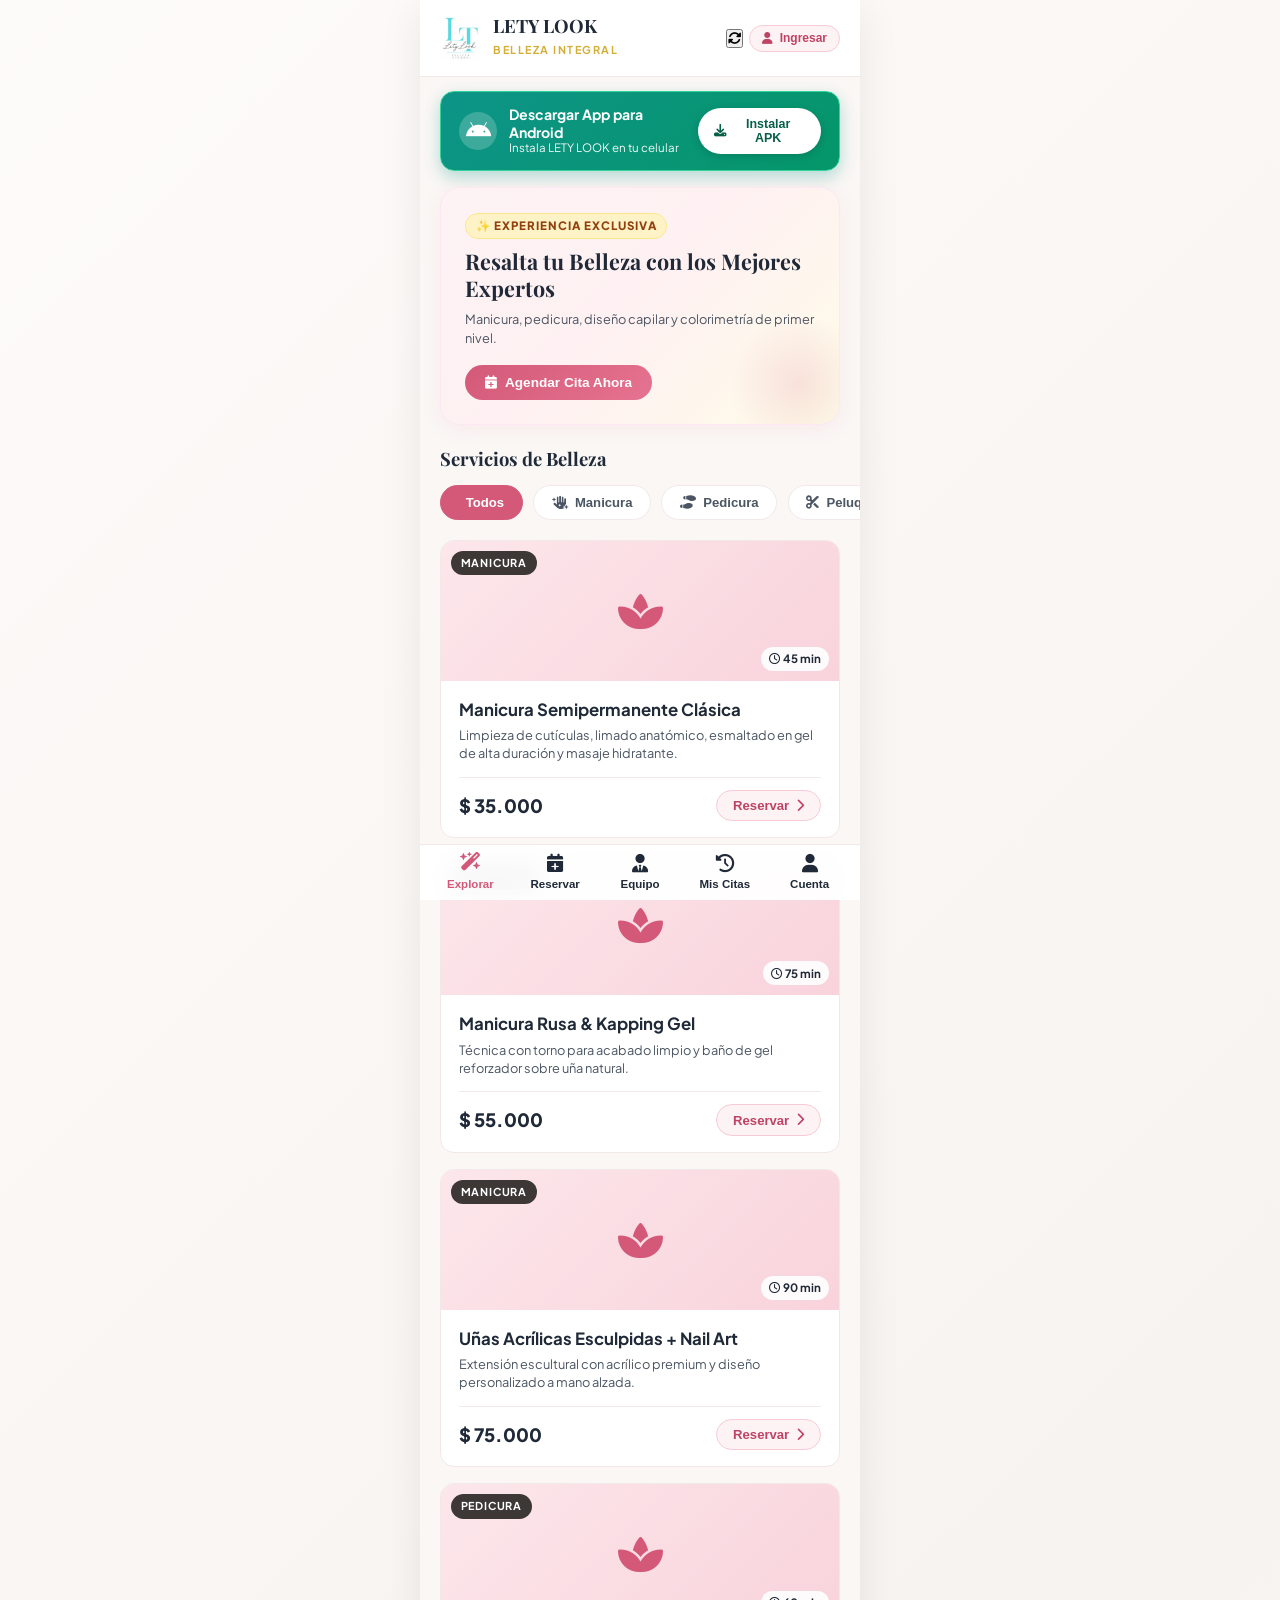
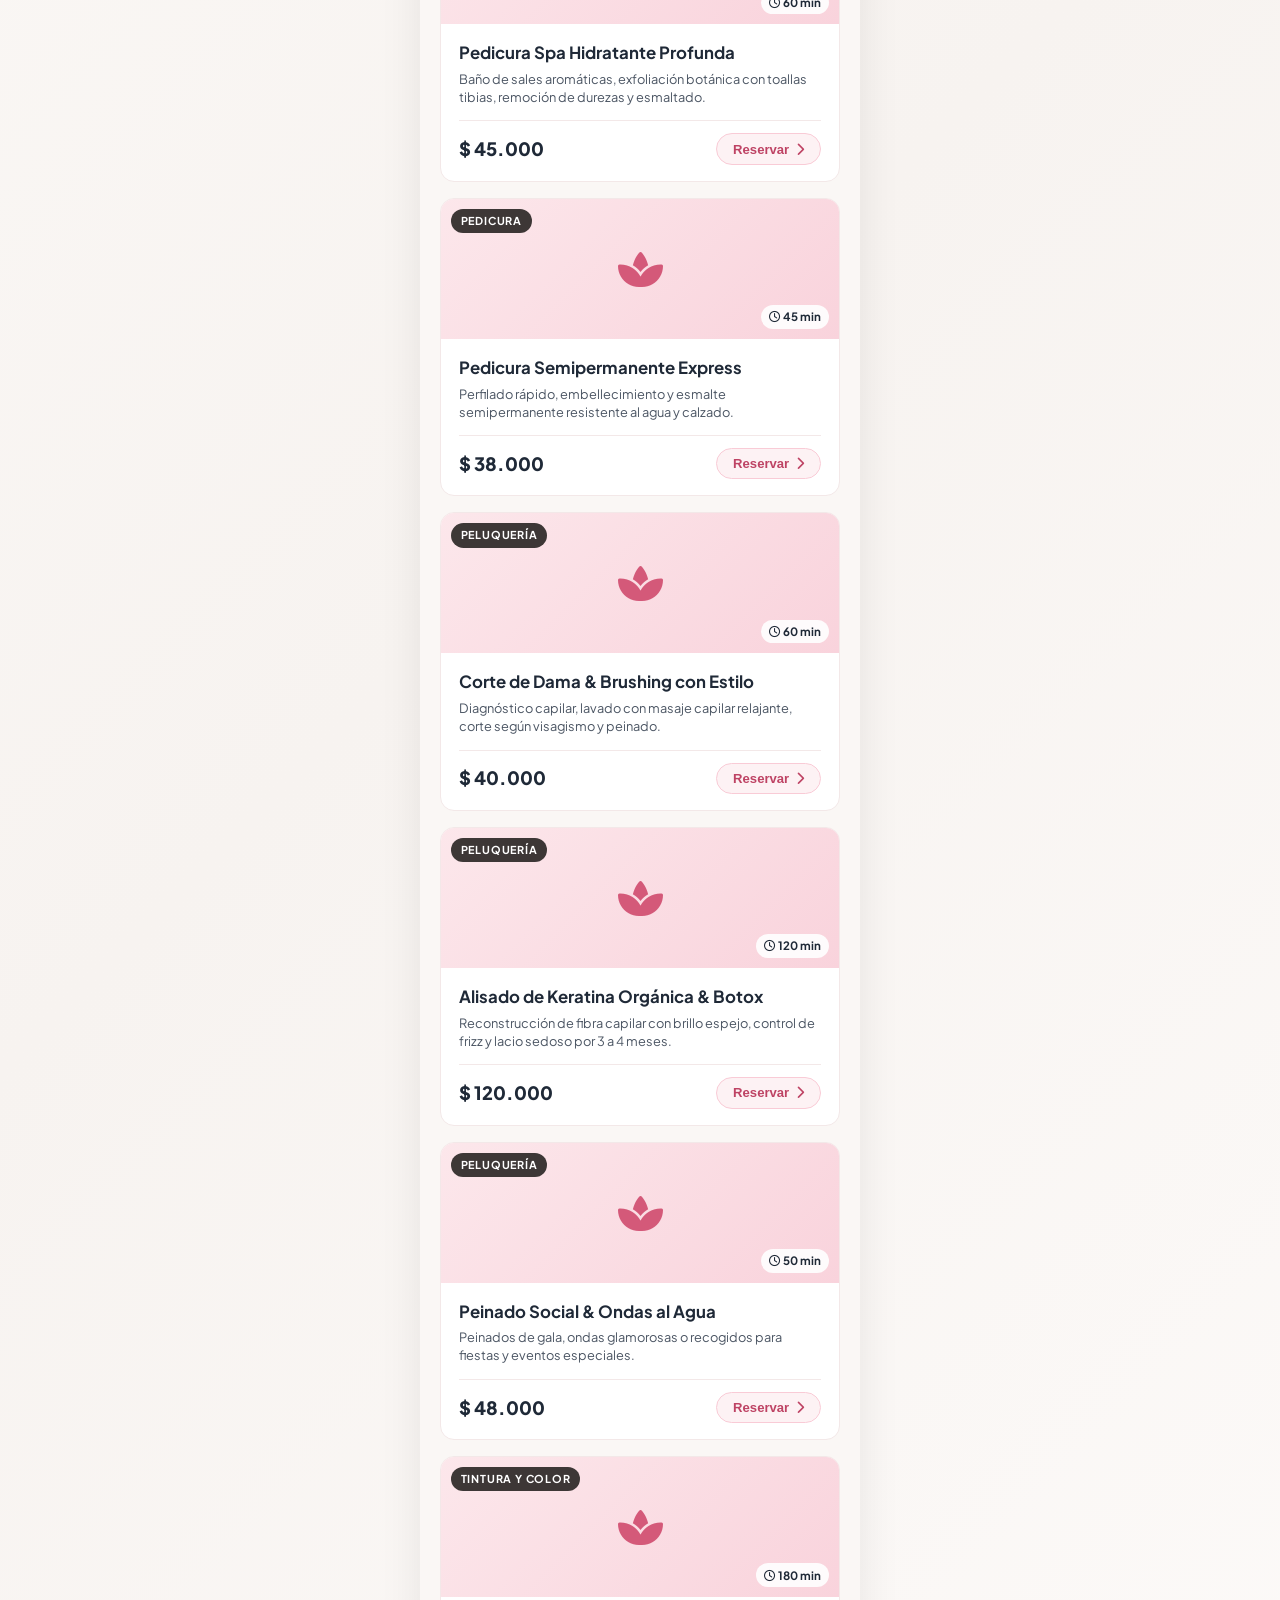
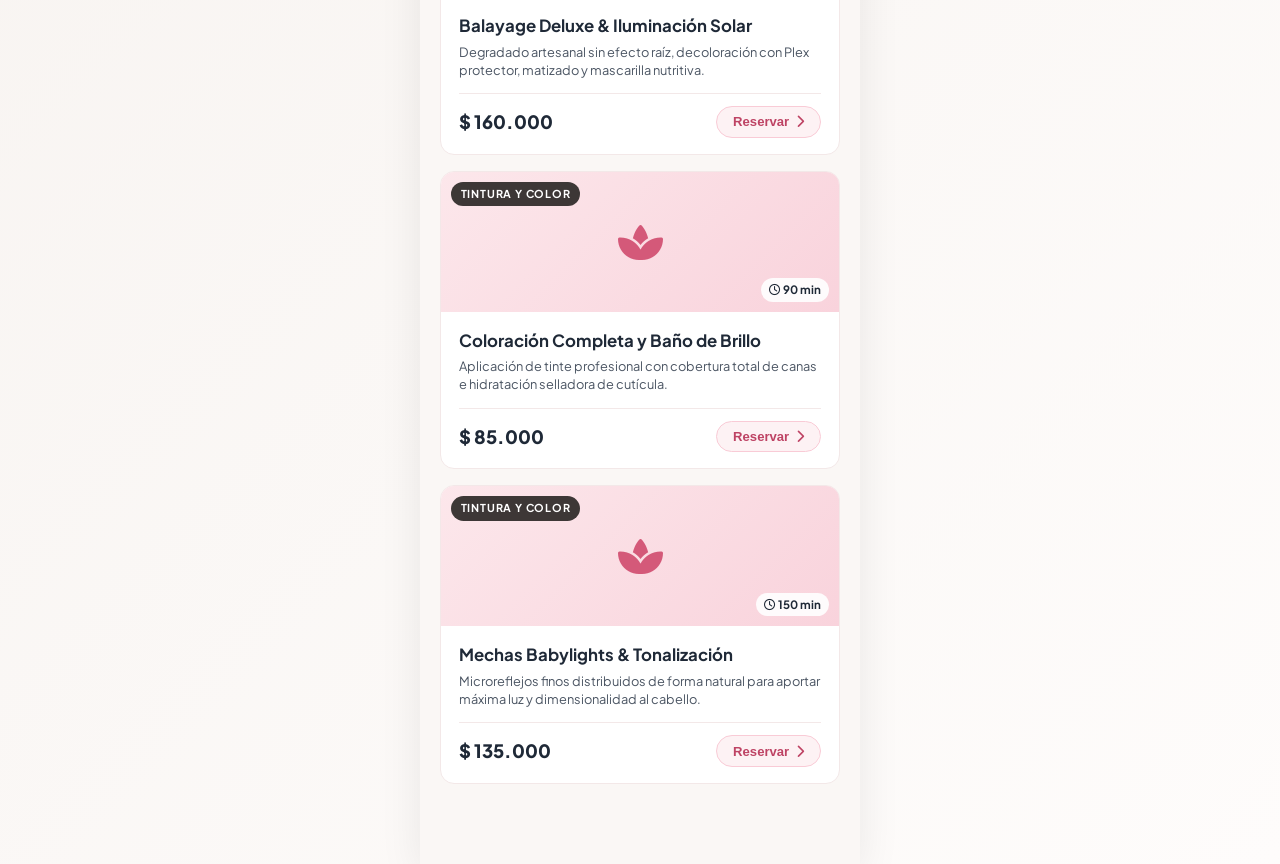
==== commit 5c698f78: "Add files via upload" ====
--- a/SPA/cliente.html
+++ b/SPA/cliente.html
@@ -39,9 +39,6 @@
             </div>
 
             <div style="display:flex; align-items:center; gap:0.4rem;">
-                <button id="btn-theme-switcher-client" class="header-action-btn" title="Cambiar Tema de Color" type="button">
-                    <i class="fa-solid fa-palette"></i>
-                </button>
                 <button id="btn-force-refresh-client-app" class="header-action-btn" title="Actualizar App" type="button">
                     <i class="fa-solid fa-rotate"></i>
                 </button>
@@ -433,6 +430,6 @@
 
     <!-- Scripts -->
     <script src="js/data.js?v=7.0"></script>
-    <script src="js/client-app.js?v=7.0"></script>
+    <script src="js/client-app.js?v=8.0"></script>
 </body>
 </html>
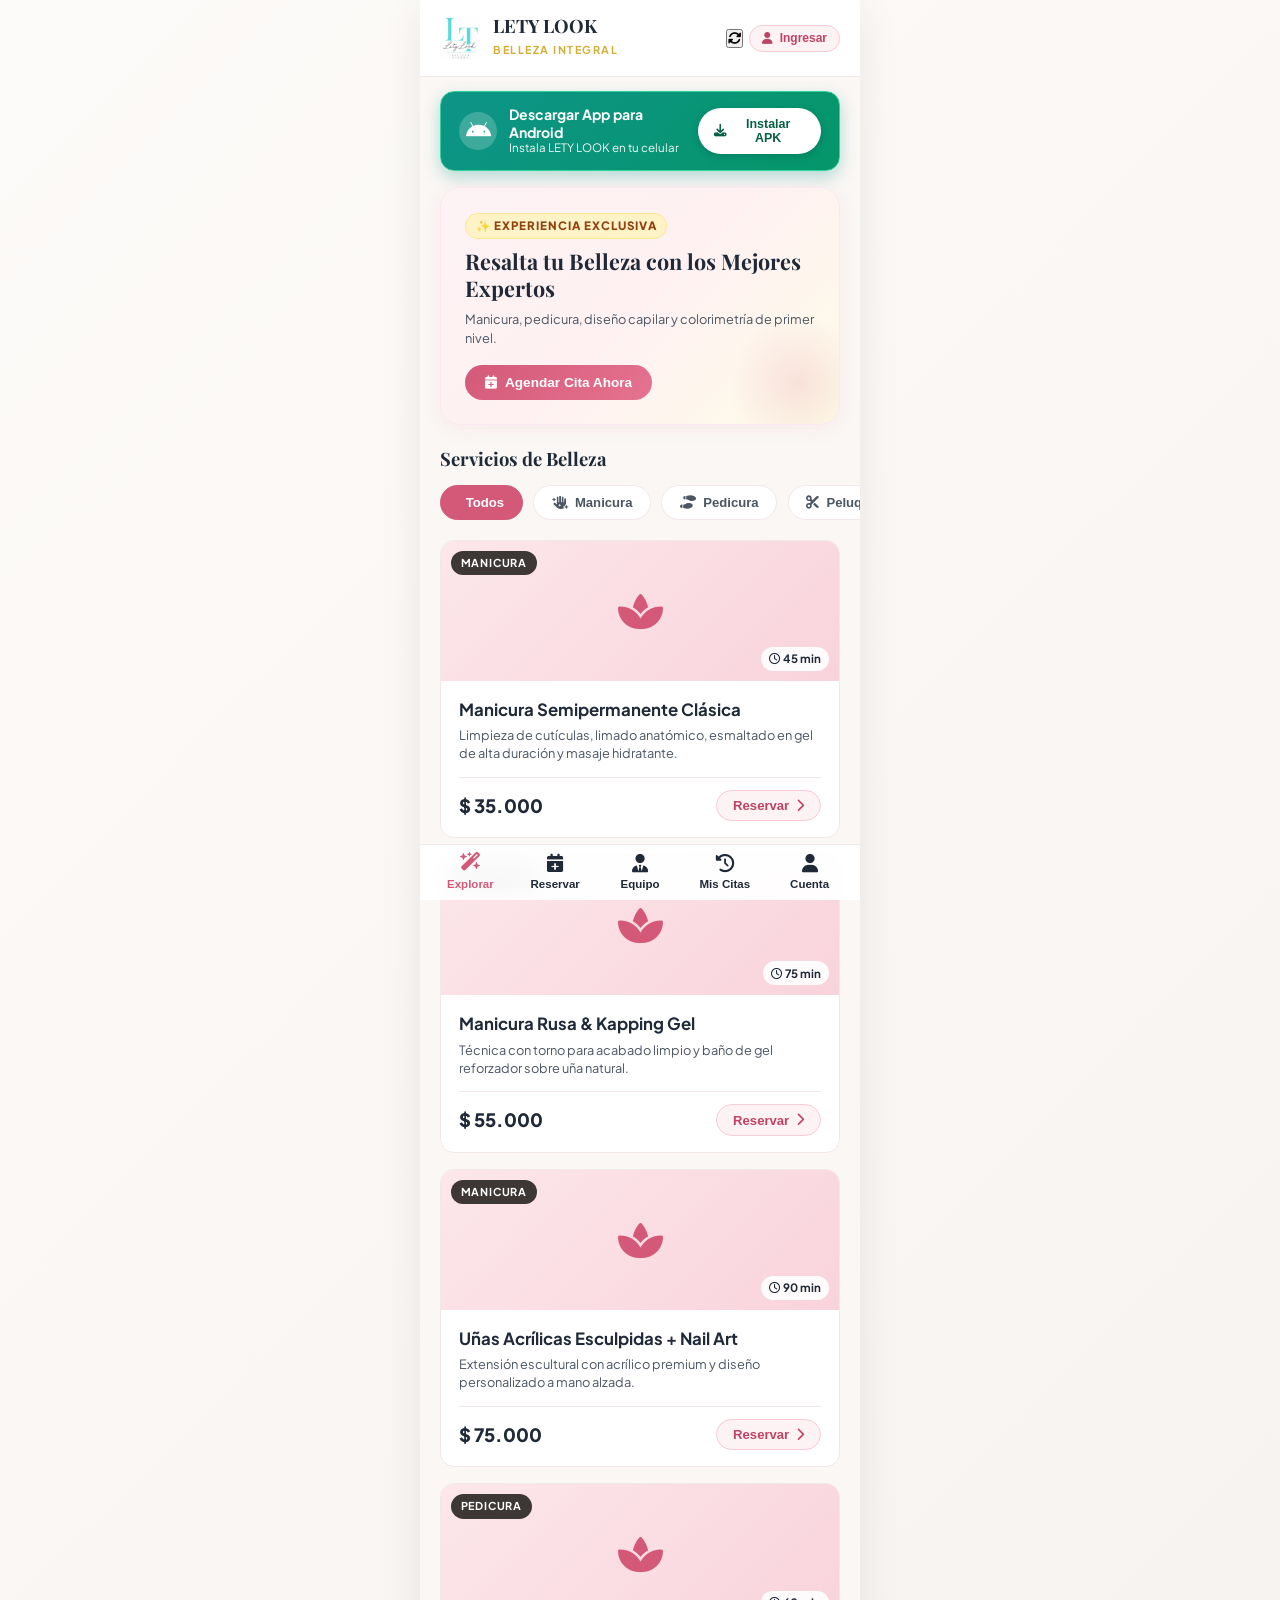
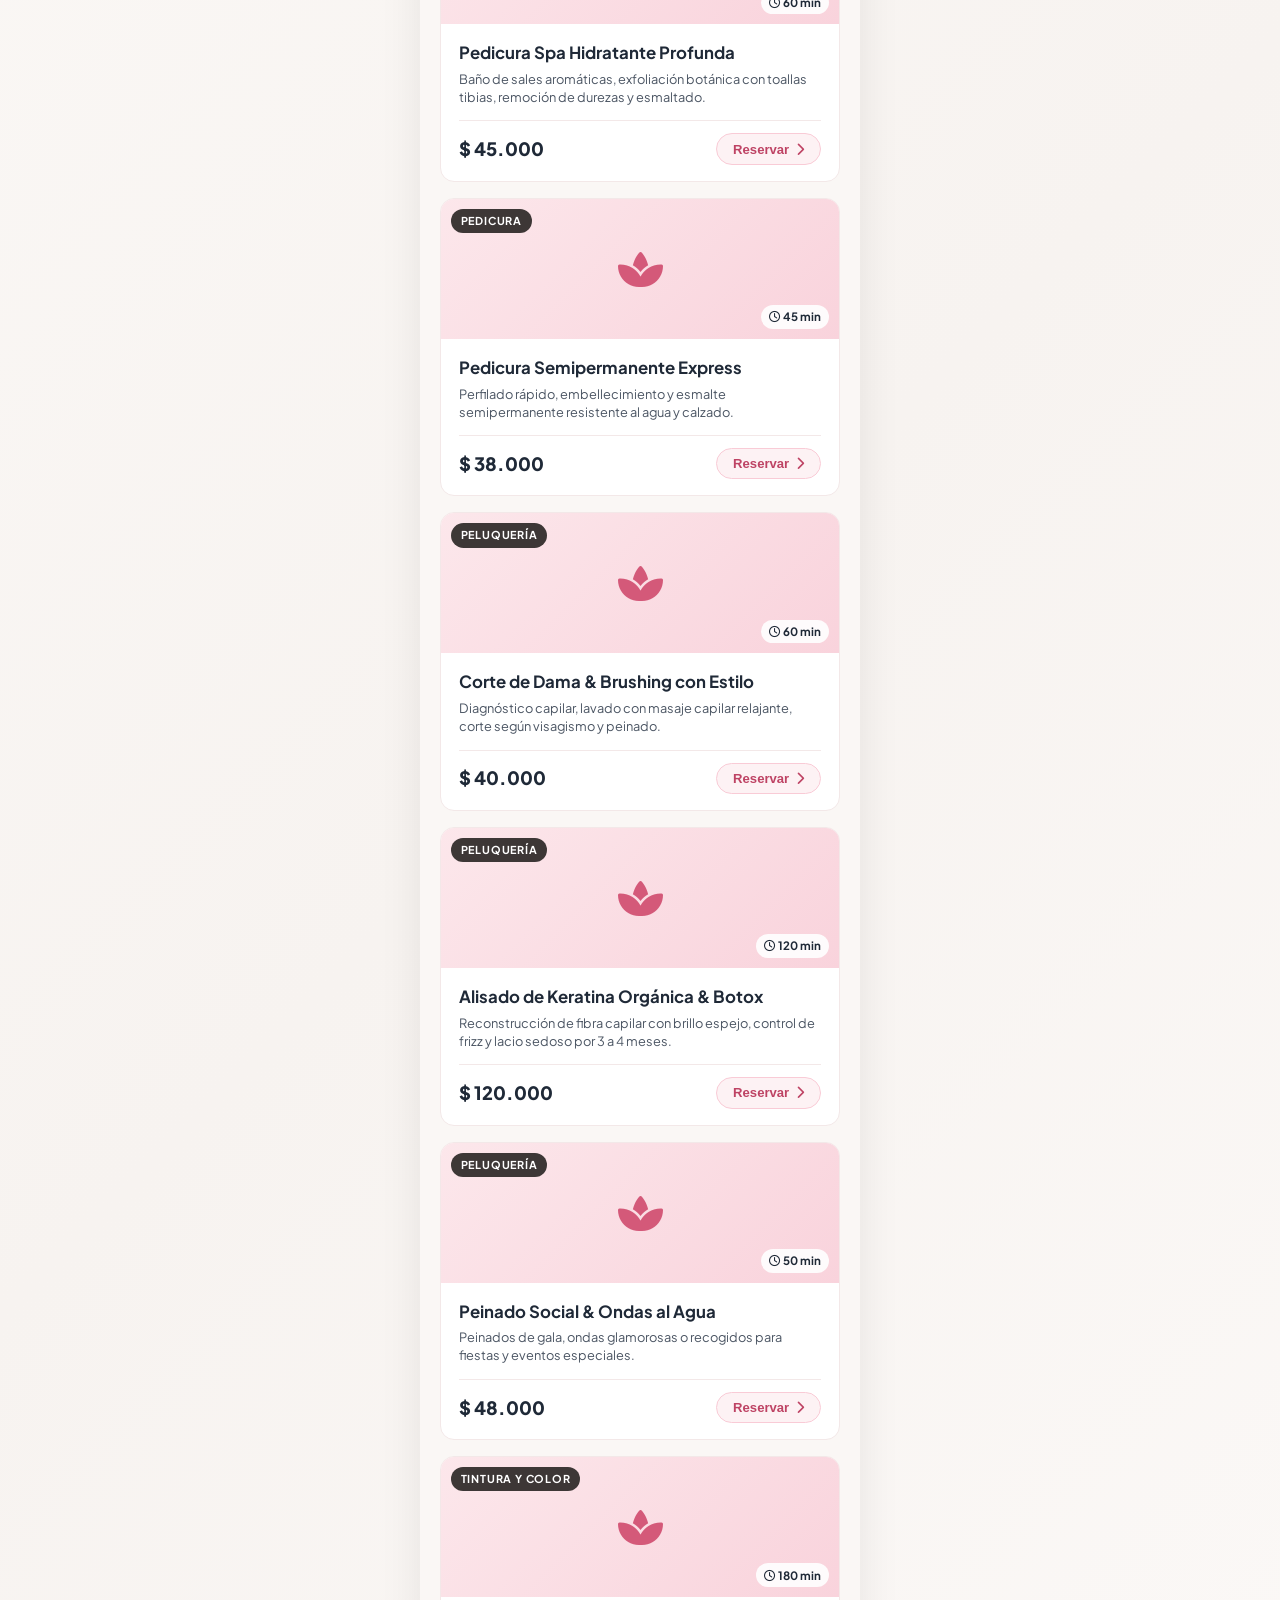
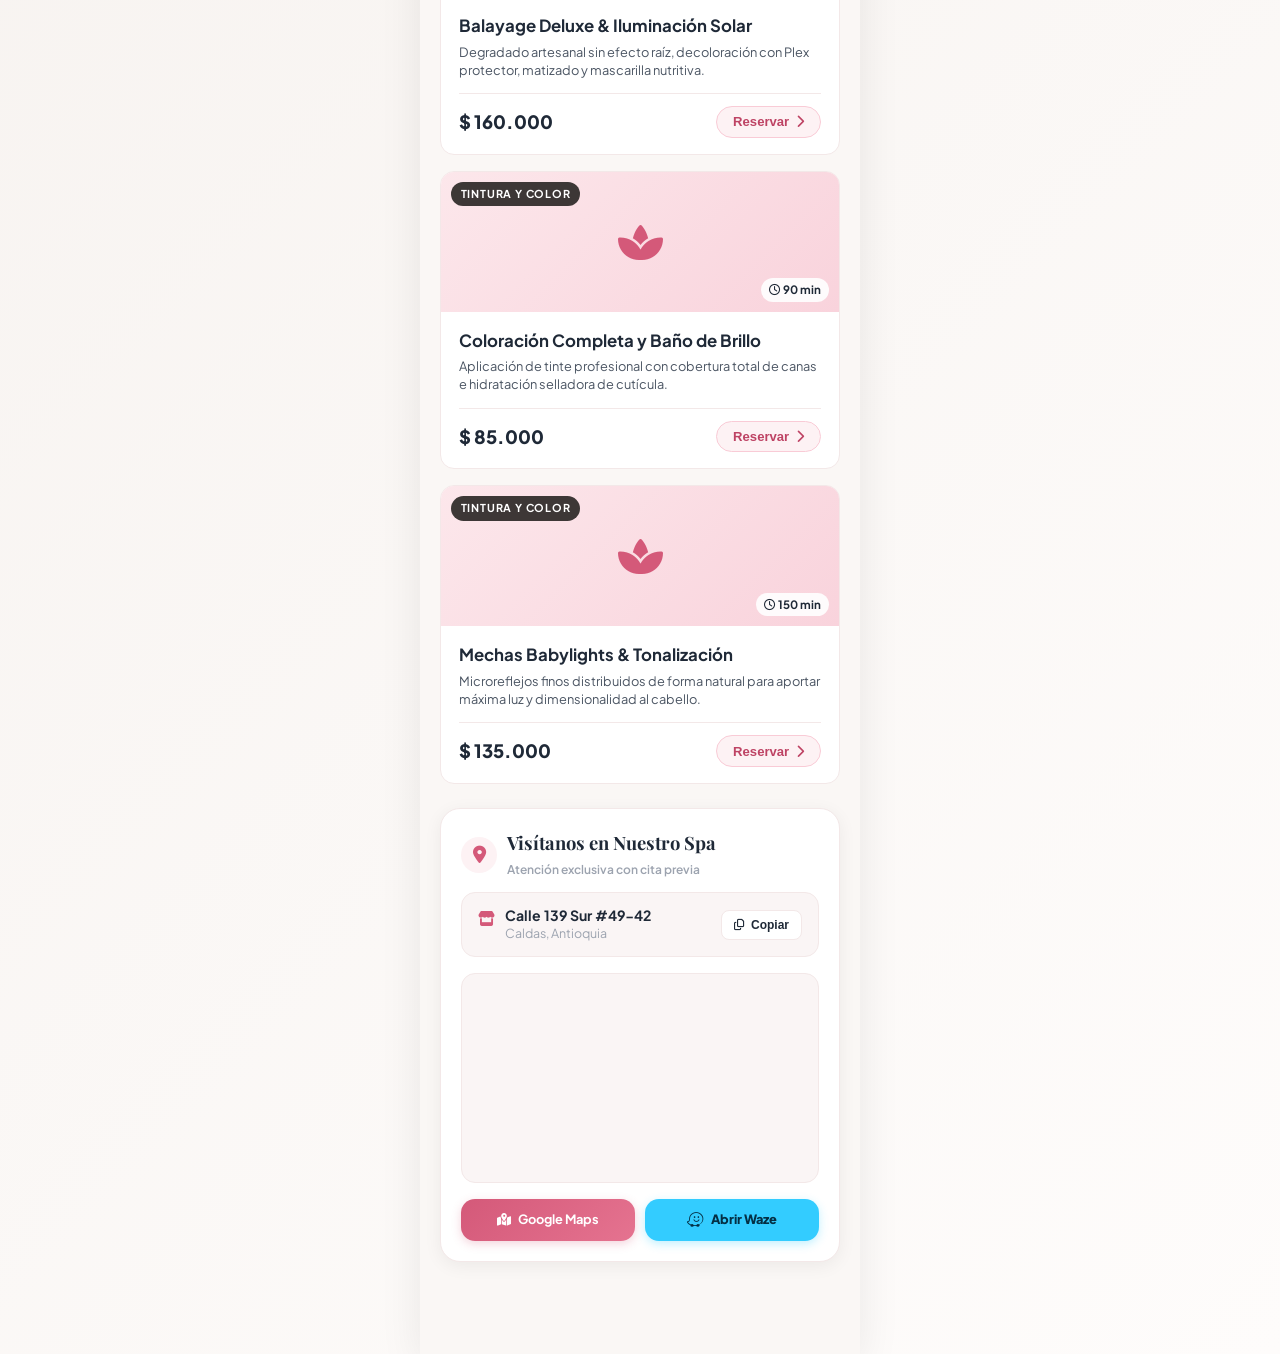
==== commit 446680f3: "Add files via upload" ====
--- a/SPA/cliente.html
+++ b/SPA/cliente.html
@@ -24,7 +24,7 @@
     <script src="https://www.gstatic.com/firebasejs/9.23.0/firebase-firestore-compat.js"></script>
     <script src="js/firebase-config.js?v=4.0"></script>
     <!-- Client App Stylesheet -->
-    <link rel="stylesheet" href="css/client-app.css?v=7.1">
+    <link rel="stylesheet" href="css/client-app.css?v=7.3">
 </head>
 <body>
     <div class="mobile-app-container">
@@ -95,6 +95,60 @@
             <!-- Services Dynamic List -->
             <div class="services-client-list" id="client-services-list">
                 <!-- Dynamically populated -->
+            </div>
+
+            <!-- Spa Location Card (Maps & Navigation - Exclusive to Client App) -->
+            <div class="spa-location-card" style="background:var(--bg-card); border:1px solid var(--border-color); border-radius:var(--radius-lg); padding:1.25rem; margin:1.5rem 1.25rem 0.75rem; box-shadow:0 4px 18px rgba(0,0,0,0.06);">
+                <div style="display:flex; align-items:center; gap:0.6rem; margin-bottom:0.75rem;">
+                    <div style="width:36px; height:36px; border-radius:50%; background:var(--primary-light); color:var(--primary); display:flex; align-items:center; justify-content:center; font-size:1.1rem; flex-shrink:0;">
+                        <i class="fa-solid fa-location-dot"></i>
+                    </div>
+                    <div>
+                        <h4 style="font-family:'Playfair Display', serif; font-size:1.15rem; font-weight:700; margin:0; color:var(--text-main);">Visítanos en Nuestro Spa</h4>
+                        <span style="font-size:0.75rem; color:var(--text-muted); font-weight:600;">Atención exclusiva con cita previa</span>
+                    </div>
+                </div>
+
+                <!-- Address banner with copy action -->
+                <div style="background:var(--bg-subtle); border:1px solid var(--border-color); border-radius:var(--radius-md); padding:0.85rem 1rem; margin-bottom:1rem; display:flex; align-items:center; justify-content:space-between; gap:0.75rem;">
+                    <div style="display:flex; align-items:flex-start; gap:0.6rem;">
+                        <i class="fa-solid fa-store" style="color:var(--primary); margin-top:0.25rem; font-size:0.95rem;"></i>
+                        <div>
+                            <div style="font-size:0.88rem; font-weight:700; color:var(--text-main); line-height:1.2;">Calle 139 Sur #49-42</div>
+                            <div style="font-size:0.78rem; color:var(--text-muted);">Caldas, Antioquia</div>
+                        </div>
+                    </div>
+                    <button id="btn-copy-address" type="button" title="Copiar dirección" style="background:var(--bg-card); border:1px solid var(--border-color); color:var(--text-main); padding:0.45rem 0.75rem; border-radius:var(--radius-sm); font-size:0.75rem; font-weight:700; cursor:pointer; display:flex; align-items:center; gap:0.35rem; flex-shrink:0; transition:var(--transition);">
+                        <i class="fa-regular fa-copy"></i>
+                        <span>Copiar</span>
+                    </button>
+                </div>
+
+                <!-- Interactive Google Maps Frame -->
+                <div style="position:relative; width:100%; height:210px; border-radius:var(--radius-md); overflow:hidden; border:1px solid var(--border-color); margin-bottom:1rem; background:var(--bg-subtle);">
+                    <iframe 
+                        title="Ubicación LETY LOOK SPA"
+                        src="https://maps.google.com/maps?q=Calle+139+Sur+%2349-42,+Caldas,+Antioquia&t=&z=16&ie=UTF8&iwloc=&output=embed" 
+                        width="100%" 
+                        height="100%" 
+                        style="border:0;" 
+                        allowfullscreen="" 
+                        loading="lazy" 
+                        referrerpolicy="no-referrer-when-downgrade">
+                    </iframe>
+                </div>
+
+                <!-- Quick Navigation Action Buttons -->
+                <div style="display:grid; grid-template-columns:1fr 1fr; gap:0.65rem;">
+                    <a href="https://www.google.com/maps/search/?api=1&query=Calle+139+Sur+%2349-42,+Caldas,+Antioquia" target="_blank" rel="noopener noreferrer" style="display:flex; align-items:center; justify-content:center; gap:0.45rem; padding:0.7rem 0.8rem; background:linear-gradient(135deg, var(--primary), #e57390); color:#fff; border-radius:var(--radius-md); font-size:0.8rem; font-weight:700; text-decoration:none; box-shadow:0 3px 10px rgba(212,89,121,0.25); text-align:center;">
+                        <i class="fa-solid fa-map-location-dot"></i>
+                        <span>Google Maps</span>
+                    </a>
+                    <a href="https://waze.com/ul?q=Calle+139+Sur+%2349-42,+Caldas,+Antioquia" target="_blank" rel="noopener noreferrer" style="display:flex; align-items:center; justify-content:center; gap:0.45rem; padding:0.7rem 0.8rem; background:#33ccff; color:#042f44; border-radius:var(--radius-md); font-size:0.8rem; font-weight:800; text-decoration:none; box-shadow:0 3px 10px rgba(51,204,255,0.3); text-align:center;">
+                        <i class="fa-brands fa-waze" style="font-size:1.05rem;"></i>
+                        <span>Abrir Waze</span>
+                    </a>
+                </div>
             </div>
         </section>
 
@@ -430,6 +484,6 @@
 
     <!-- Scripts -->
     <script src="js/data.js?v=7.0"></script>
-    <script src="js/client-app.js?v=8.0"></script>
+    <script src="js/client-app.js?v=8.1"></script>
 </body>
 </html>
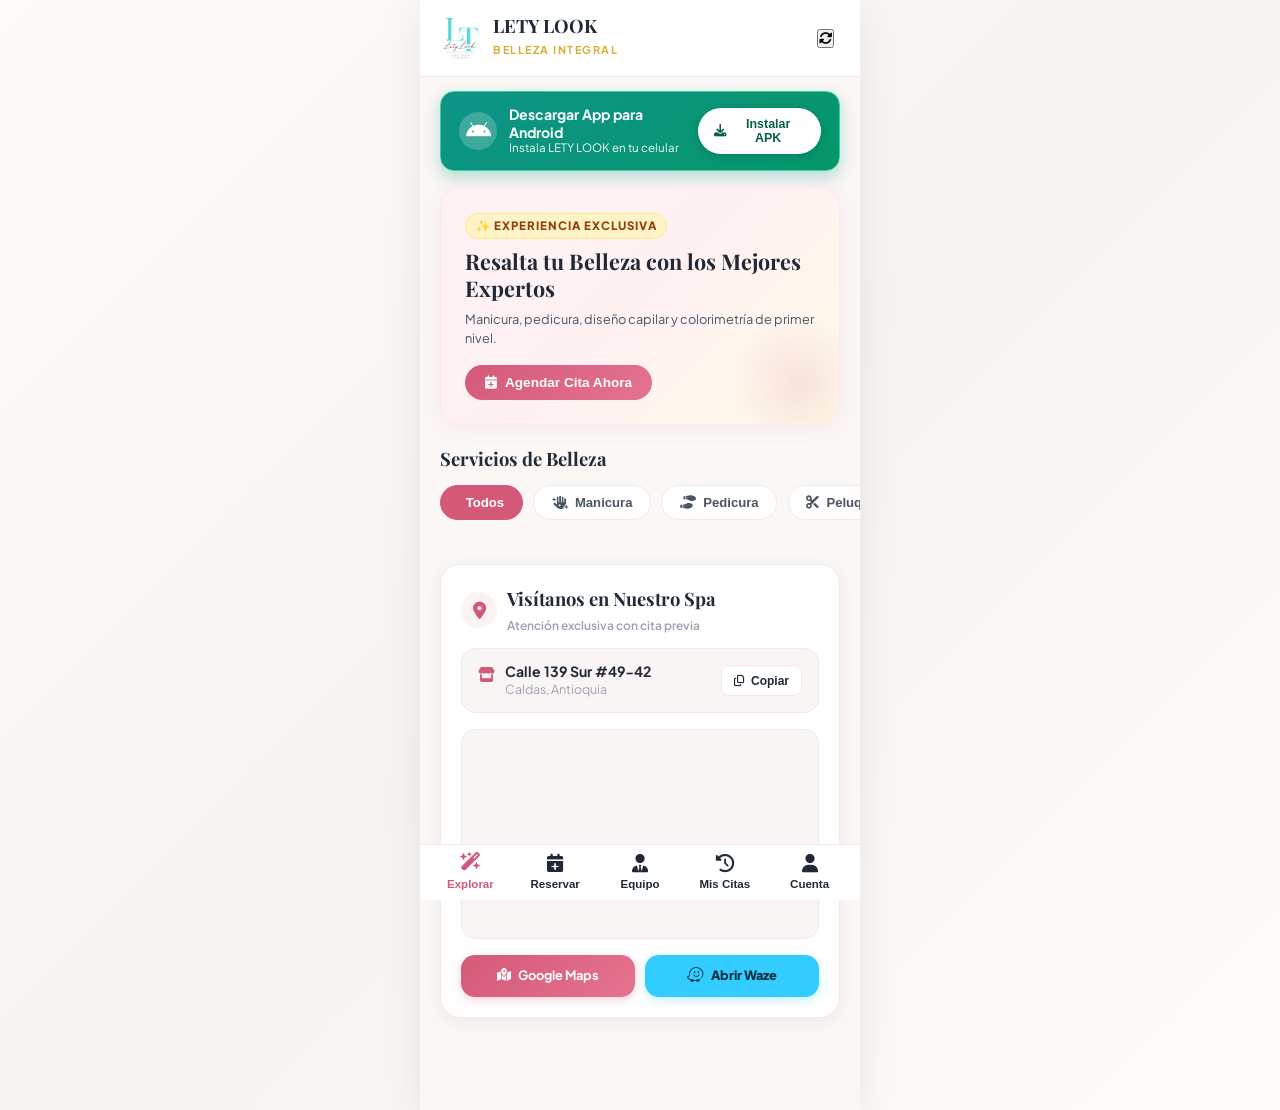
==== commit 7053f26b: "Add files via upload" ====
--- a/SPA/cliente.html
+++ b/SPA/cliente.html
@@ -19,12 +19,12 @@
     <link href="https://fonts.googleapis.com/css2?family=Playfair+Display:ital,wght@0,600;0,700;1,600&family=Plus+Jakarta+Sans:wght@400;500;600;700;800&display=swap" rel="stylesheet">
     <!-- Font Awesome Icons -->
     <link rel="stylesheet" href="https://cdnjs.cloudflare.com/ajax/libs/font-awesome/6.4.0/css/all.min.css">
-    <!-- Firebase SDK (Cloud Database) -->
+    <!-- Cloud Database (Firebase Firestore) -->
     <script src="https://www.gstatic.com/firebasejs/9.23.0/firebase-app-compat.js"></script>
     <script src="https://www.gstatic.com/firebasejs/9.23.0/firebase-firestore-compat.js"></script>
-    <script src="js/firebase-config.js?v=4.0"></script>
+    <script src="js/firebase-config.js?v=11.0"></script>
     <!-- Client App Stylesheet -->
-    <link rel="stylesheet" href="css/client-app.css?v=7.3">
+    <link rel="stylesheet" href="css/client-app.css?v=8.0">
 </head>
 <body>
     <div class="mobile-app-container">
@@ -347,7 +347,12 @@
                             <label for="login-password">Contraseña</label>
                             <input type="password" id="login-password" class="client-form-input" placeholder="Tu contraseña" required>
                         </div>
-                        <button type="submit" class="btn-hero-book" style="width:100%; justify-content:center; margin-top:0.5rem; padding:0.8rem;">
+                        <div style="display:flex; justify-content:flex-end; margin-top:-0.3rem; margin-bottom:1rem;">
+                            <button type="button" id="btn-forgot-password-link" style="background:none; border:none; color:var(--primary); font-size:0.8rem; font-weight:600; cursor:pointer; text-decoration:underline; padding:0;">
+                                ¿Olvidaste tu contraseña?
+                            </button>
+                        </div>
+                        <button type="submit" class="btn-hero-book" style="width:100%; justify-content:center; margin-top:0.25rem; padding:0.8rem;">
                             <span>Ingresar</span>
                             <i class="fa-solid fa-arrow-right-to-bracket"></i>
                         </button>
@@ -386,6 +391,39 @@
                         <button type="submit" class="btn-hero-book" style="width:100%; justify-content:center; margin-top:0.5rem; padding:0.8rem;">
                             <span>Registrarme y Acceder</span>
                             <i class="fa-solid fa-user-check"></i>
+                        </button>
+                    </form>
+                </div>
+
+                <!-- Forgot Password Form -->
+                <div id="form-forgot-container" class="auth-card" style="display: none;">
+                    <div style="display:flex; align-items:center; gap:0.5rem; margin-bottom:0.4rem;">
+                        <button type="button" id="btn-back-to-login" style="background:none; border:none; font-size:1.1rem; color:var(--text-secondary); cursor:pointer; padding:0.2rem 0.5rem 0.2rem 0;">
+                            <i class="fa-solid fa-arrow-left"></i>
+                        </button>
+                        <h3 style="font-family:'Playfair Display', serif; font-size:1.3rem; margin:0;">Recuperar Contraseña</h3>
+                    </div>
+                    <p style="font-size:0.8rem; color:var(--text-secondary); margin-bottom:1.25rem;">Ingresa tu correo o celular registrado para definir una nueva contraseña.</p>
+                    
+                    <form id="client-forgot-form">
+                        <div class="client-form-group">
+                            <label for="forgot-identifier">Correo o Celular Registrado *</label>
+                            <input type="text" id="forgot-identifier" class="client-form-input" placeholder="ejemplo@gmail.com o 3001234567" required>
+                        </div>
+                        <div class="client-form-group">
+                            <label for="forgot-new-password">Nueva Contraseña *</label>
+                            <input type="password" id="forgot-new-password" class="client-form-input" placeholder="Mínimo 4 caracteres" required>
+                        </div>
+                        <div class="client-form-group">
+                            <label for="forgot-confirm-password">Confirmar Nueva Contraseña *</label>
+                            <input type="password" id="forgot-confirm-password" class="client-form-input" placeholder="Repite tu nueva contraseña" required>
+                        </div>
+                        <button type="submit" class="btn-hero-book" style="width:100%; justify-content:center; margin-top:0.5rem; padding:0.8rem;">
+                            <span>Actualizar Contraseña e Ingresar</span>
+                            <i class="fa-solid fa-key"></i>
+                        </button>
+                        <button type="button" id="btn-cancel-forgot" style="width:100%; margin-top:0.75rem; background:none; border:none; color:var(--text-secondary); font-size:0.82rem; cursor:pointer; padding:0.4rem; text-decoration:underline;">
+                            Volver al inicio de sesión
                         </button>
                     </form>
                 </div>
@@ -483,7 +521,7 @@
     </div>
 
     <!-- Scripts -->
-    <script src="js/data.js?v=7.0"></script>
-    <script src="js/client-app.js?v=8.1"></script>
+    <script src="js/data.js?v=13.0"></script>
+    <script src="js/client-app.js?v=13.0"></script>
 </body>
 </html>
